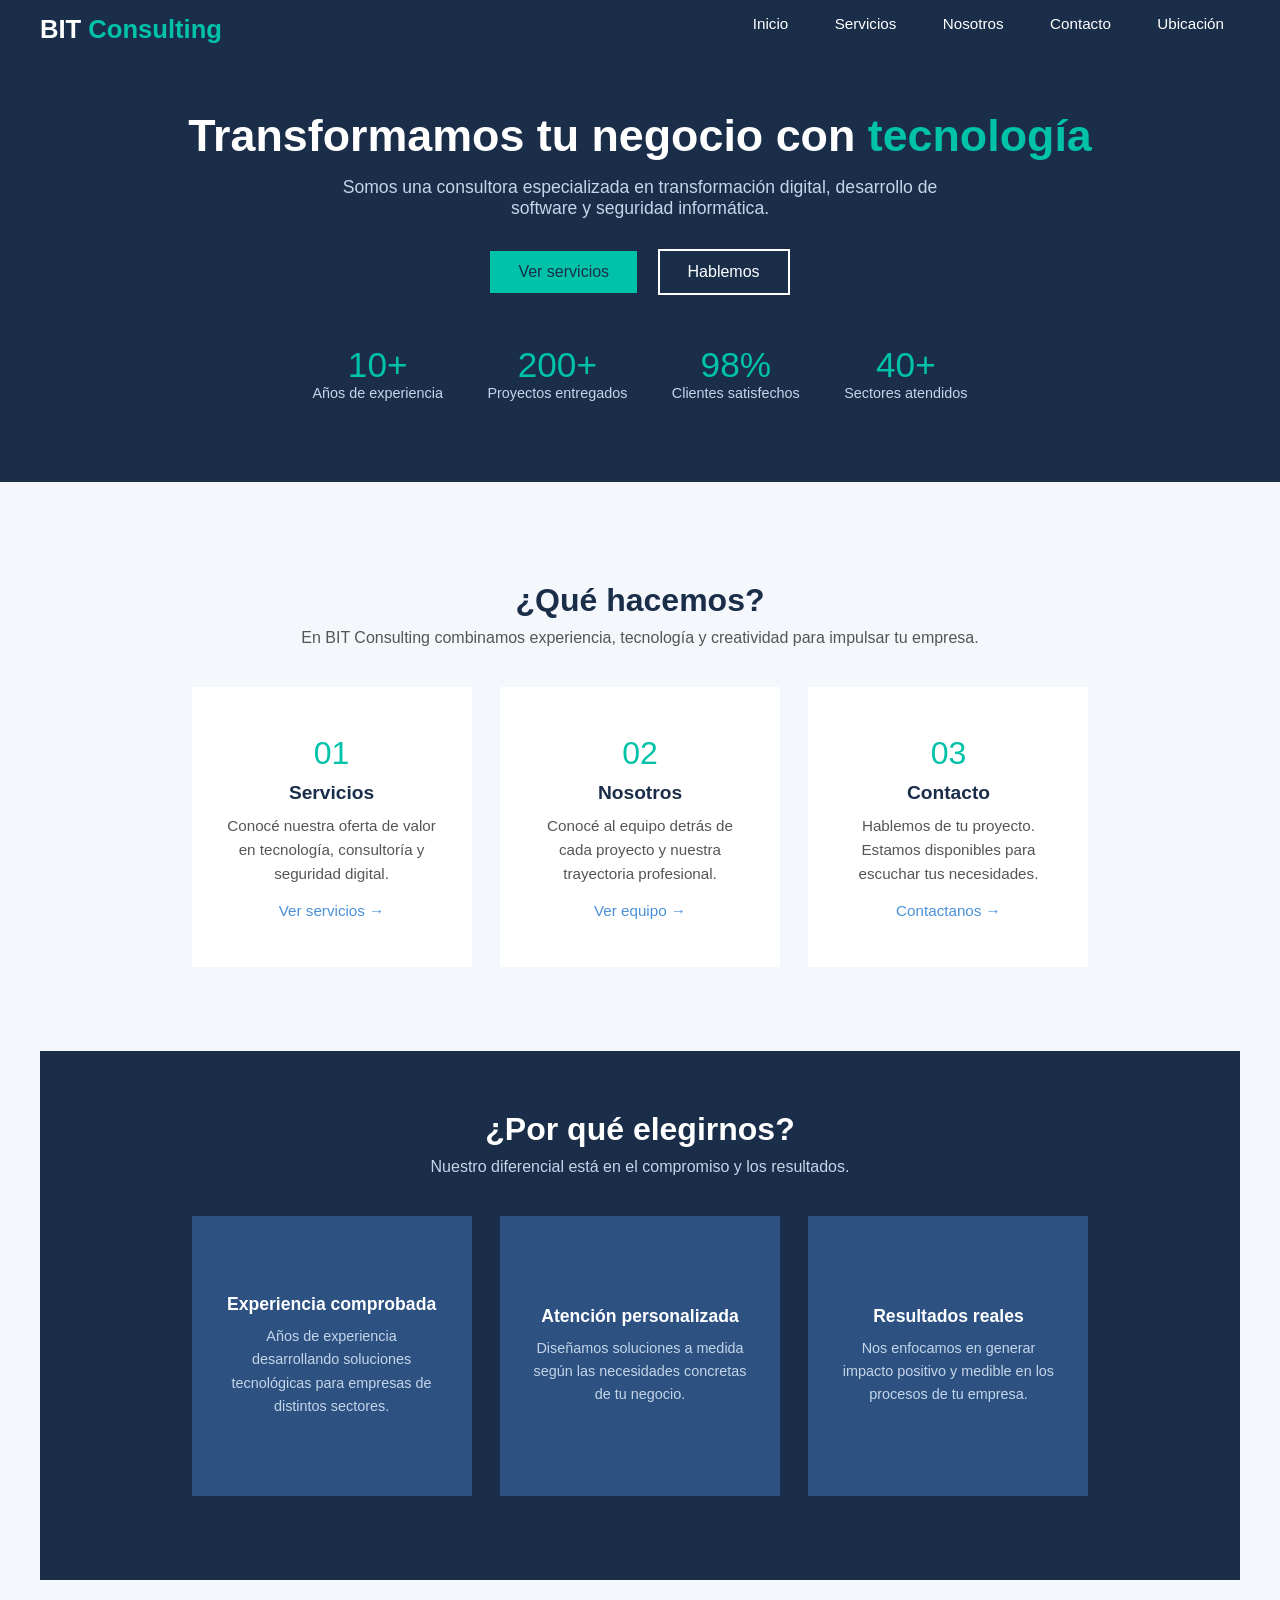
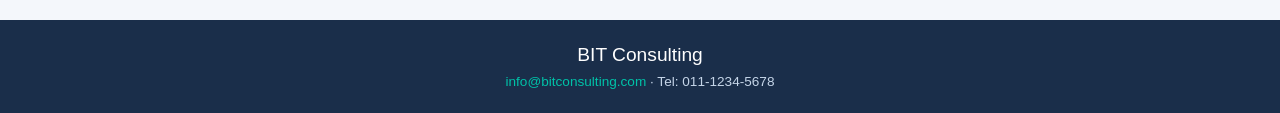
==== index.html @ 898fbeac "Sitio web con css y html actualizado. Última versión" ====
<!DOCTYPE html>
<html lang="es">
<head>
    <meta charset="UTF-8">
    <meta name="viewport" content="width=device-width, initial-scale=1.0">
    <title>BIT Consulting</title>
    <link rel="stylesheet" href="estilos/estilo.css">
</head>
<body>

    <header>
        <h1>BIT <span>Consulting</span></h1>
        <nav>
            <ul>
                <li><a href="index.html">Inicio</a></li>
                <li><a href="paginas/servicios.html">Servicios</a></li>
                <li><a href="paginas/nosotros.html">Nosotros</a></li>
                <li><a href="paginas/contacto.html">Contacto</a></li>
                <li><a href="paginas/ubicacion.html">Ubicación</a></li>
            </ul>
        </nav>
    </header>

    <!-- Hero -->
    <section class="hero">
        <h2>Transformamos tu negocio con <em>tecnología</em></h2>
        <p>Somos una consultora especializada en transformación digital, desarrollo de software y seguridad informática.</p>
        <div class="hero-botones">
            <a href="paginas/servicios.html" class="btn-primario">Ver servicios</a>
            <a href="paginas/contacto.html" class="btn-secundario">Hablemos</a>
        </div>
        <div class="hero-stats">
            <div class="stat">
                <div class="stat-numero">10+</div>
                <div class="stat-texto">Años de experiencia</div>
            </div>
            <div class="stat">
                <div class="stat-numero">200+</div>
                <div class="stat-texto">Proyectos entregados</div>
            </div>
            <div class="stat">
                <div class="stat-numero">98%</div>
                <div class="stat-texto">Clientes satisfechos</div>
            </div>
            <div class="stat">
                <div class="stat-numero">40+</div>
                <div class="stat-texto">Sectores atendidos</div>
            </div>
        </div>
    </section>

    <main>

        <!-- ¿Qué hacemos? -->
        <section class="seccion">
            <h2 class="seccion-titulo">¿Qué hacemos?</h2>
            <p class="seccion-subtitulo">En BIT Consulting combinamos experiencia, tecnología y creatividad para impulsar tu empresa.</p>
            <div class="tarjetas">
                <div class="tarjeta">
                    <div class="tarjeta-numero">01</div>
                    <h3>Servicios</h3>
                    <p>Conocé nuestra oferta de valor en tecnología, consultoría y seguridad digital.</p>
                    <a href="paginas/servicios.html">Ver servicios →</a>
                </div>
                <div class="tarjeta">
                    <div class="tarjeta-numero">02</div>
                    <h3>Nosotros</h3>
                    <p>Conocé al equipo detrás de cada proyecto y nuestra trayectoria profesional.</p>
                    <a href="paginas/nosotros.html">Ver equipo →</a>
                </div>
                <div class="tarjeta">
                    <div class="tarjeta-numero">03</div>
                    <h3>Contacto</h3>
                    <p>Hablemos de tu proyecto. Estamos disponibles para escuchar tus necesidades.</p>
                    <a href="paginas/contacto.html">Contactanos →</a>
                </div>
            </div>
        </section>

        <!-- Por qué elegirnos -->
        <section class="seccion-azul">
            <h2 class="seccion-titulo">¿Por qué elegirnos?</h2>
            <p class="seccion-subtitulo">Nuestro diferencial está en el compromiso y los resultados.</p>
            <div class="razones">
                <div class="razon">
                    <h3>Experiencia comprobada</h3>
                    <p>Años de experiencia desarrollando soluciones tecnológicas para empresas de distintos sectores.</p>
                </div>
                <div class="razon">
                    <h3>Atención personalizada</h3>
                    <p>Diseñamos soluciones a medida según las necesidades concretas de tu negocio.</p>
                </div>
                <div class="razon">
                    <h3>Resultados reales</h3>
                    <p>Nos enfocamos en generar impacto positivo y medible en los procesos de tu empresa.</p>
                </div>
            </div>
        </section>

    </main>

    <footer>
        <span class="footer-brand">BIT Consulting</span>
        <p><a href="mailto:info@bitconsulting.com">info@bitconsulting.com</a> · Tel: 011-1234-5678</p>
    </footer>

</body>
</html>
---- estilos/estilo.css ----
/* ESTILO BIT CONSULTING comentado*/



/* Reset global de márgenes, padding y caja */
* { margin: 0; padding: 0; box-sizing: border-box; }



/* ---------------------INICIO INDEX--------------------- */



/* Estilos del body: fuente, fondo y color de texto */
body { font-family: 'Arial', 'Helvetica', sans-serif; background-color: #f4f7fb; color: #1a1a2e; }
/* Encabezado: barra superior con logo y navegación */
header { background-color: #1a2e4a; padding: 15px 40px; }
/* Título/logo del header alineado a la izquierda */
header h1 { color: #fff; font-size: 1.6rem; float: left; }
/* Palabra destacada en el logo con color de acento */
header h1 span { color: #00c2a8; }
/* Navegación alineada a la derecha */
nav { float: right; }
/* Lista de navegación sin puntos */
nav ul { list-style: none; }
/* Items de navegación en línea horizontal */
nav ul li { display: inline; margin-left: 10px; }
/* Enlaces del menú en color blanco */
nav ul li a { text-decoration: none; color: #fff; font-size: 0.95rem; padding: 8px 16px; }
/* Sección hero: banner principal con mensaje destacado */
.hero { background-color: #1a2e4a; color: #fff; padding: 80px 40px; text-align: center; }
/* Título principal del hero grande y centrado */
.hero h2 { font-size: 2.8rem; margin-bottom: 16px; }
/* Palabra destacada en el título con color de acento */
.hero h2 em { color: #00c2a8; font-style: normal; }
/* Párrafo descriptivo con ancho limitado */
.hero p { font-size: 1.1rem; max-width: 600px; margin: 0 auto 30px; color: #c5d5e8; }
/* Contenedor de botones centrados */
.hero-botones { text-align: center; }
/* Botón principal con fondo de color de acento */
.btn-primario { background-color: #00c2a8; color: #1a2e4a; padding: 12px 28px; text-decoration: none; font-size: 1rem; display: inline-block; margin-right: 16px; }
/* Botón secundario transparente con borde blanco */
.btn-secundario { background-color: transparent; color: #fff; padding: 12px 28px; text-decoration: none; border: 2px solid #fff; font-size: 1rem; display: inline-block; }



/* Estadísticas: números destacados bajo el hero */
.hero-stats { text-align: center; margin-top: 50px; }
/* Cada estadística en bloque inline */
.stat { display: inline-block; margin: 0 20px; text-align: center; }
/* Número grande en color de acento */
.stat-numero { font-size: 2.2rem; color: #00c2a8; }
/* Texto descriptivo de la estadística */
.stat-texto { font-size: 0.9rem; color: #c5d5e8; }



/* Secciones: contenedores principales con padding */
.seccion { padding: 60px 40px; }
/* Título de sección grande y centrado */
.seccion-titulo { font-size: 2rem; text-align: center; margin-bottom: 10px; color: #1a2e4a; }
/* Subtítulo de sección en gris */
.seccion-subtitulo { text-align: center; color: #555; font-size: 1rem; margin-bottom: 40px; }



/* Tarjetas: cajas de contenido cuadrado (280x280px) */
.tarjetas { text-align: center; }
/* Tarjeta individual con flexbox para centrado */
.tarjeta { background-color: #fff; padding: 30px; width: 280px; text-align: center; display: inline-flex; flex-direction: column; align-items: center; justify-content: center; margin: 0 12px 24px; vertical-align: top; min-height: 280px; }
/* Número en la tarjeta en color de acento */
.tarjeta-numero { font-size: 2rem; color: #00c2a8; margin-bottom: 10px; }
/* Título de la tarjeta */
.tarjeta h3 { font-size: 1.2rem; margin-bottom: 10px; color: #1a2e4a; }
/* Texto descriptivo en la tarjeta */
.tarjeta p { font-size: 0.95rem; color: #555; line-height: 1.6; }
/* Enlaces dentro de tarjetas en azul */
.tarjeta a { display: inline-block; margin-top: 16px; color: #4a90d9; text-decoration: none; font-size: 0.95rem; }



/* Sección azul oscura: fondo oscuro con contenido destacado */
.seccion-azul { background-color: #1a2e4a; padding: 60px 40px; }
/* Títulos blancos en sección azul */
.seccion-azul .seccion-titulo { color: #fff; }
/* Subtítulos en tono claro en sección azul */
.seccion-azul .seccion-subtitulo { color: #c5d5e8; }
/* Contenedor de cajas de razones centradas */
.razones { text-align: center; }
/* Razones: cajas azul más claro en grid 280x280px */
.razon { background-color: #2d5282; padding: 30px; width: 280px; text-align: center; display: inline-flex; flex-direction: column; align-items: center; justify-content: center; margin: 0 12px 24px; vertical-align: top; min-height: 280px; }
/* Títulos de razones en blanco */
.razon h3 { color: #fff; font-size: 1.1rem; margin-bottom: 10px; }
/* Texto de razones en color claro */
.razon p { color: #c5d5e8; font-size: 0.9rem; line-height: 1.6; }



/* Hero de página interna: banner pequeño para páginas secundarias */
.page-hero { background-color: #1a2e4a; color: #fff; padding: 50px 40px; text-align: center; }
/* Título de página interna más pequeño que el del home */
.page-hero h2 { font-size: 2.2rem; margin-bottom: 10px; }
/* Descripción bajo el título en color claro */
.page-hero p { color: #c5d5e8; font-size: 1rem; max-width: 550px; margin: 0 auto; }



/* ---------------------FIN INDEX--------------------- */



/* SERVICIOS: lista de ofertas principales en grid 280x280px */
.servicios-lista { max-width: 1000px; margin: 0 auto; text-align: center; }
/* Tarjeta de servicio con número y descripción */
.servicio { background-color: #fff; padding: 24px; width: 280px; text-align: center; display: inline-flex; flex-direction: column; align-items: center; justify-content: center; margin: 0 12px 24px; vertical-align: top; min-height: 280px; }
/* Número del servicio en color de acento */
.servicio-numero { font-size: 2rem; color: #00c2a8; margin-bottom: 12px; }
/* Nombre del servicio */
.servicio h3 { font-size: 1.15rem; color: #1a2e4a; margin-bottom: 6px; }
/* Descripción del servicio */
.servicio p { font-size: 0.95rem; color: #555; line-height: 1.6; }



/* Proceso: pasos para ejecutar un servicio en grid más compacto */
.proceso { text-align: center; margin-top: 40px; }
/* Cada paso del proceso más compacto */
.paso { background-color: #fff; padding: 16px; width: 280px; text-align: center; display: inline-flex; flex-direction: column; align-items: center; justify-content: center; margin: 0 12px 24px; vertical-align: top; min-height: 200px; }
/* Número del paso en color de acento */
.paso-numero { font-size: 1.5rem; color: #00c2a8; margin-bottom: 8px; }
/* Título del paso */
.paso h4 { font-size: 1rem; color: #1a2e4a; margin-bottom: 6px; }
/* Descripción del paso */
.paso p { font-size: 0.85rem; color: #555; line-height: 1.5; }



/* NOSOTROS: introducción y valores de la empresa */
.nosotros-intro { max-width: 700px; margin: 0 auto 40px; text-align: center; }
/* Texto introductorio de la sección Nosotros */
.nosotros-intro p { color: #555; font-size: 1rem; line-height: 1.7; }
/* Contenedor de lista de valores centrado con flexbox */
.valores-lista { text-align: center; margin-top: 20px; display: flex; flex-wrap: wrap; align-items: center; justify-content: center; gap: 8px; }
/* Badge de cada valor empresarial centrado */
.valor { background-color: #1a2e4a; color: #fff; padding: 10px 22px; display: inline-flex; margin: 0; font-size: 0.95rem; align-items: center; justify-content: center; }



/* Equipo: sección con miembros del equipo */
.equipo { padding: 60px 40px; background-color: #fff; }
/* Grid de integrantes centrado */
.equipo-grid { text-align: center; margin-top: 30px; }
/* Tarjeta de integrante con foto y datos 280x280px */
.integrante { background-color: #f4f7fb; padding: 12px; width: 280px; text-align: center; display: inline-flex; flex-direction: column; align-items: center; justify-content: space-around; margin: 0 12px 24px; vertical-align: top; height: 280px; gap: 8px; }
/* Foto del integrante redonda y centrada sin estirar ni tocar bordes */
.integrante img { width: 120px; height: 120px; border: 4px solid #00c2a8; margin: 0; object-fit: cover; object-position: center; display: block; flex-shrink: 0; }
/* Enlace de la foto sin decoración */
.integrante a { text-decoration: none; margin: 0; padding: 0; display: flex; justify-content: center; width: 100%; }
/* Nombre del integrante centrado sin espacios extras */
.integrante h3 { font-size: 1rem; color: #1a2e4a; margin: 0; }
/* Puesto/rol del integrante con tamaño pequeño */
.integrante p { font-size: 0.75rem; color: #555; line-height: 1.3; margin: 0; }



/* CONTACTO: grid con información de contacto e formulario */
.contacto-grid { max-width: 1200px; margin: 0 auto; text-align: center; }
/* Sección de información de contacto 280x280px */
.contacto-info { width: 280px; display: inline-flex; flex-direction: column; align-items: stretch; margin: 0 12px 24px; vertical-align: top; }
/* Bloque individual de información (teléfono, email, dirección) */
.info-bloque { background-color: #fff; padding: 24px; margin-bottom: 16px; }
/* Título del bloque de información */
.info-bloque h3 { font-size: 1rem; color: #1a2e4a; margin-bottom: 8px; }
/* Enlaces de contacto en azul */
.info-bloque a { display: block; color: #4a90d9; text-decoration: none; font-size: 0.95rem; margin-bottom: 4px; }



/* Formulario de contacto: panel con campos de entrada */
.formulario-panel { background-color: #fff; padding: 30px; width: 460px; display: block; margin: 0 auto 40px; text-align: center; }
/* Título del formulario */
.formulario-panel h3 { font-size: 1.3rem; color: #1a2e4a; margin-bottom: 6px; }
/* Descripción del formulario */
.formulario-panel p { color: #555; font-size: 0.9rem; margin-bottom: 20px; }
/* Fila con dos campos lado a lado */
.fila-dos { margin-bottom: 16px; }
/* Contenedor de cada campo del formulario */
.grupo-campo { margin-bottom: 16px; width: 100%; text-align: left; }
/* Etiqueta del campo */
.grupo-campo label { font-size: 0.9rem; color: #1a2e4a; margin-bottom: 6px; display: block; }
/* Inputs, selects y textareas con borde y fondo claro */
.grupo-campo input, .grupo-campo select, .grupo-campo textarea { padding: 12px 14px; border: 2px solid #d0dcea; font-size: 0.95rem; color: #1a1a2e; background-color: #f4f7fb; width: 100%; box-sizing: border-box; }
/* Altura de inputs y selects */
.grupo-campo input, .grupo-campo select { height: 45px; }
/* Altura de textarea y sin resize */
.grupo-campo textarea { height: 150px; resize: vertical; }
/* Botón de envío del formulario */
.btn-enviar { background-color: #1a2e4a; color: #fff; font-size: 1rem; padding: 12px 28px; border: none; cursor: pointer; width: 100%; margin-top: 6px; }



/* UBICACIÓN: mapa interactivo y información de dirección */
.mapa-wrap { max-width: 800px; margin: 0 auto 40px; overflow: hidden; }
/* Mapa incrustado de Google Maps */
.mapa-wrap iframe { width: 100%; height: 320px; border: none; display: block; }
/* Contenedor de tarjetas de información de ubicación */
.ubicacion-info { text-align: center; margin-bottom: 40px; }
/* Tarjeta de información (dirección, horarios) más compacta */
.info-card { background-color: #fff; padding: 16px; width: 280px; text-align: center; display: inline-flex; flex-direction: column; align-items: center; justify-content: center; margin: 0 12px 24px; vertical-align: top; min-height: 160px; }
/* Título de la tarjeta de información */
.info-card h3 { font-size: 1rem; color: #1a2e4a; margin-bottom: 10px; }
/* Contenido de la tarjeta de información */
.info-card p { font-size: 0.9rem; color: #555; line-height: 1.7; }
/* Sección de instrucciones de transporte */
.transporte-wrap { max-width: 800px; margin: 0 auto; background-color: #fff; padding: 30px; }
/* Título de la sección de transporte */
.transporte-wrap h3 { font-size: 1.2rem; color: #1a2e4a; margin-bottom: 16px; }
/* Lista de opciones de transporte sin puntos */
.transporte-wrap ul { list-style: none; padding: 0; }
/* Cada opción de transporte con línea divisora */
.transporte-wrap ul li { padding: 8px 0; border-bottom: 1px solid #e8eef6; color: #555; font-size: 0.95rem; }
/* Última opción sin línea divisora */
.transporte-wrap ul li:last-child { border-bottom: none; }



/* Footer: pie de página con información de contacto */
footer { background-color: #1a2e4a; color: #fff; text-align: center; padding: 24px 40px; clear: both; }
/* Nombre de la marca en el footer */
.footer-brand { font-size: 1.2rem; display: block; margin-bottom: 8px; }
/* Párrafo con información de contacto */
footer p { font-size: 0.85rem; color: #c5d5e8; }
/* Enlaces en el footer con color de acento */
footer a { color: #00c2a8; text-decoration: none; }



/* Main: contenedor principal de contenido */
main { padding: 40px; }
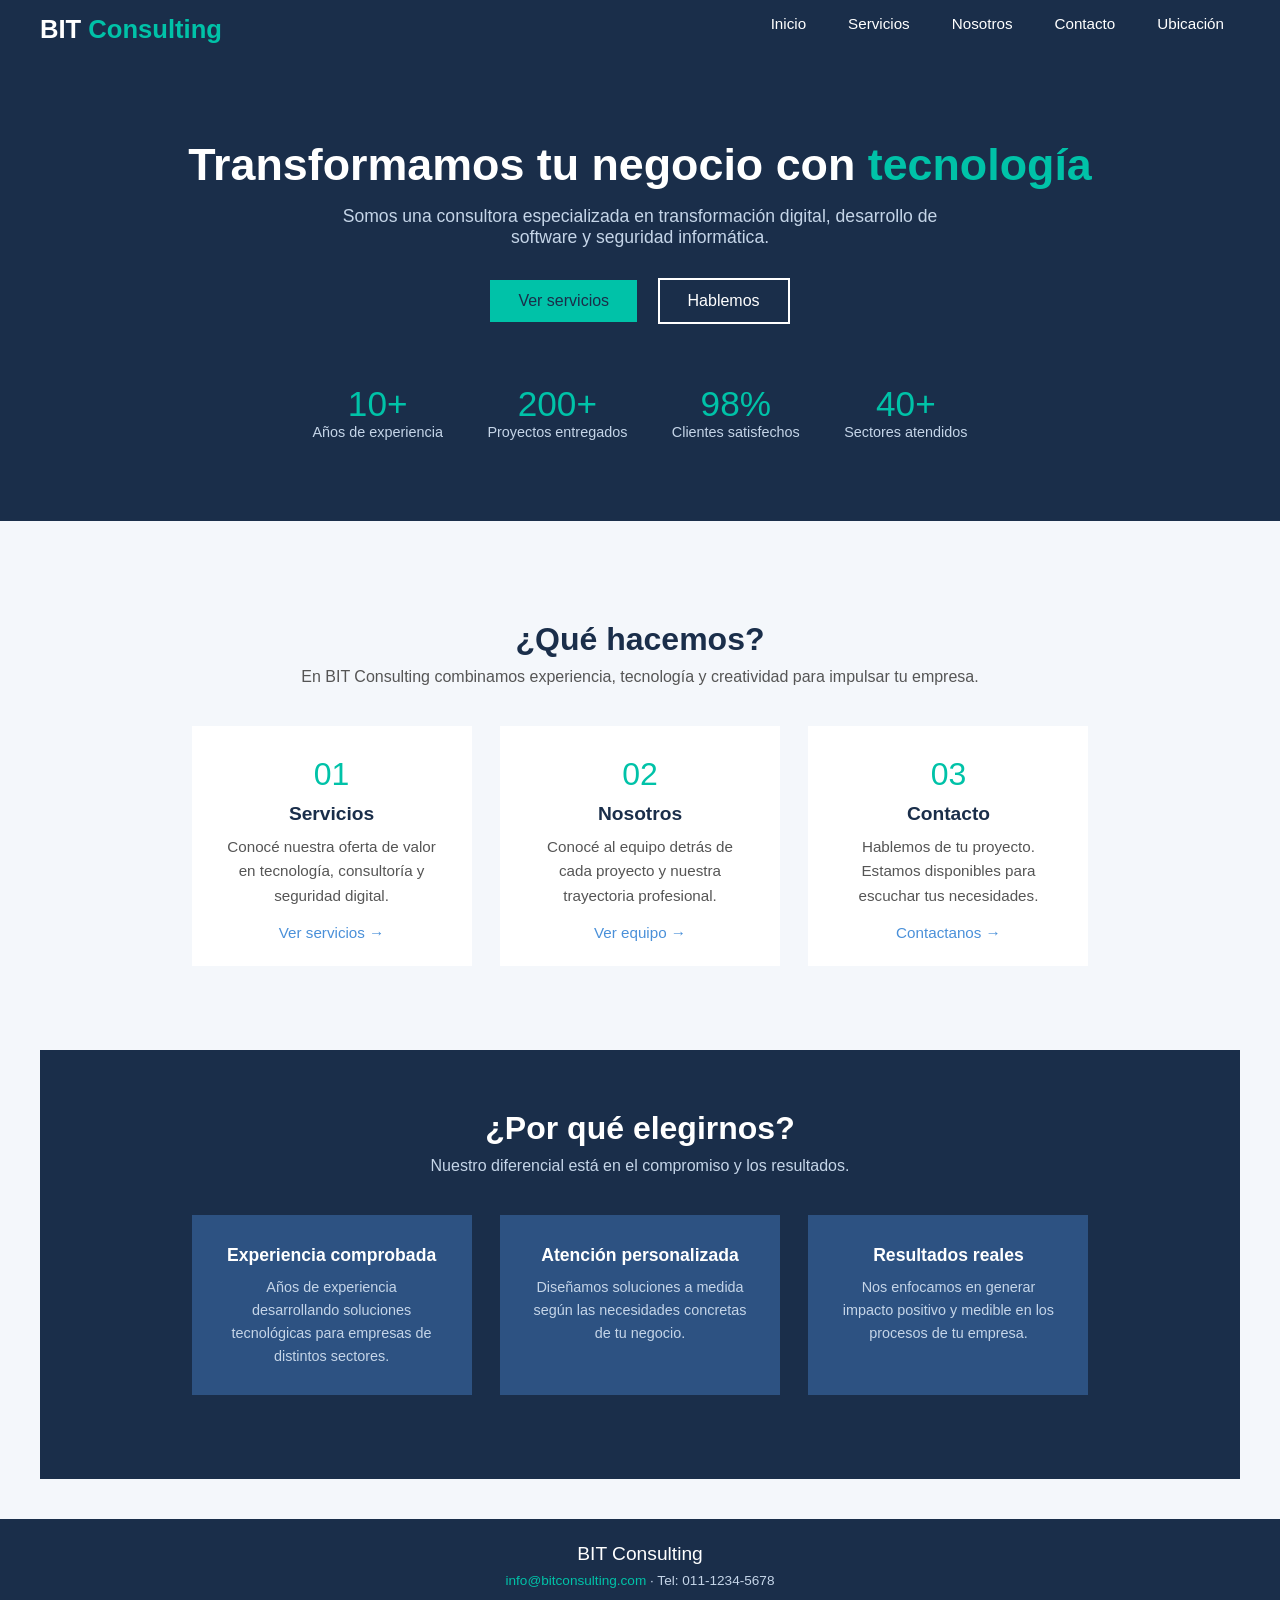
==== commit aed8af75: "Menú hamburguesa agregado" ====
--- a/index.html
+++ b/index.html
@@ -1,4 +1,4 @@
-<!DOCTYPE html>
+﻿<!DOCTYPE html>
 <html lang="es">
 <head>
     <meta charset="UTF-8">
@@ -10,7 +10,12 @@
 
     <header>
         <h1>BIT <span>Consulting</span></h1>
-        <nav>
+        <button class="hamburguesa" id="hamburguesa">
+            <span></span>
+            <span></span>
+            <span></span>
+        </button>
+        <nav id="menu">
             <ul>
                 <li><a href="index.html">Inicio</a></li>
                 <li><a href="paginas/servicios.html">Servicios</a></li>
@@ -104,5 +109,25 @@
         <p><a href="mailto:info@bitconsulting.com">info@bitconsulting.com</a> · Tel: 011-1234-5678</p>
     </footer>
 
+    <script>
+        // Obtener el botón hamburguesa y el menú
+        var hamburguesa = document.getElementById('hamburguesa');
+        var menu = document.getElementById('menu');
+        
+        // Cuando se hace click en el hamburguesa
+        hamburguesa.onclick = function() {
+            // Si el menú está oculto, mostrarlo
+            if (menu.style.display == 'none' || menu.style.display == '') {
+                menu.style.display = 'block';
+            } 
+            // Si el menú está visible, ocultarlo
+            else {
+                menu.style.display = 'none';
+            }
+        };
+    </script>
+
 </body>
 </html>
+
+
--- a/estilos/estilo.css
+++ b/estilos/estilo.css
@@ -2,238 +2,308 @@
 
 
 
-/* Reset global de márgenes, padding y caja */
+/* Reset global */
 * { margin: 0; padding: 0; box-sizing: border-box; }
 
-
-
-/* ---------------------INICIO INDEX--------------------- */
-
-
-
-/* Estilos del body: fuente, fondo y color de texto */
 body { font-family: 'Arial', 'Helvetica', sans-serif; background-color: #f4f7fb; color: #1a1a2e; }
-/* Encabezado: barra superior con logo y navegación */
-header { background-color: #1a2e4a; padding: 15px 40px; }
-/* Título/logo del header alineado a la izquierda */
+
+/* HEADER Y NAVEGACIÓN */
+header { background-color: #1a2e4a; padding: 15px 40px; overflow: auto; }
+
 header h1 { color: #fff; font-size: 1.6rem; float: left; }
-/* Palabra destacada en el logo con color de acento */
+
 header h1 span { color: #00c2a8; }
-/* Navegación alineada a la derecha */
-nav { float: right; }
-/* Lista de navegación sin puntos */
-nav ul { list-style: none; }
-/* Items de navegación en línea horizontal */
-nav ul li { display: inline; margin-left: 10px; }
-/* Enlaces del menú en color blanco */
+
+nav { float: right; display: block; }
+
+nav ul { list-style: none; display: inline-flex; }
+
+nav ul li { display: inline-block; margin-left: 10px; }
+
 nav ul li a { text-decoration: none; color: #fff; font-size: 0.95rem; padding: 8px 16px; }
-/* Sección hero: banner principal con mensaje destacado */
+
+/* Botón hamburguesa - no se ve por defecto */
+.hamburguesa { display: none; background: none; border: none; cursor: pointer; padding: 10px; float: right; }
+
+.hamburguesa span { width: 25px; height: 3px; background-color: #fff; display: block; margin: 5px 0; }
+
+/* HERO */
 .hero { background-color: #1a2e4a; color: #fff; padding: 80px 40px; text-align: center; }
-/* Título principal del hero grande y centrado */
+
 .hero h2 { font-size: 2.8rem; margin-bottom: 16px; }
-/* Palabra destacada en el título con color de acento */
+
 .hero h2 em { color: #00c2a8; font-style: normal; }
-/* Párrafo descriptivo con ancho limitado */
+
 .hero p { font-size: 1.1rem; max-width: 600px; margin: 0 auto 30px; color: #c5d5e8; }
-/* Contenedor de botones centrados */
+
 .hero-botones { text-align: center; }
-/* Botón principal con fondo de color de acento */
-.btn-primario { background-color: #00c2a8; color: #1a2e4a; padding: 12px 28px; text-decoration: none; font-size: 1rem; display: inline-block; margin-right: 16px; }
-/* Botón secundario transparente con borde blanco */
-.btn-secundario { background-color: transparent; color: #fff; padding: 12px 28px; text-decoration: none; border: 2px solid #fff; font-size: 1rem; display: inline-block; }
-
-
-
-/* Estadísticas: números destacados bajo el hero */
+
+.btn-primario { background-color: #00c2a8; color: #1a2e4a; padding: 12px 28px; text-decoration: none; font-size: 1rem; display: inline-block; margin-right: 16px; margin-bottom: 10px; }
+
+.btn-secundario { background-color: transparent; color: #fff; padding: 12px 28px; text-decoration: none; border: 2px solid #fff; font-size: 1rem; display: inline-block; margin-bottom: 10px; }
+
 .hero-stats { text-align: center; margin-top: 50px; }
-/* Cada estadística en bloque inline */
+
 .stat { display: inline-block; margin: 0 20px; text-align: center; }
-/* Número grande en color de acento */
+
 .stat-numero { font-size: 2.2rem; color: #00c2a8; }
-/* Texto descriptivo de la estadística */
+
 .stat-texto { font-size: 0.9rem; color: #c5d5e8; }
 
-
-
-/* Secciones: contenedores principales con padding */
+/* SECCIONES */
 .seccion { padding: 60px 40px; }
-/* Título de sección grande y centrado */
+
 .seccion-titulo { font-size: 2rem; text-align: center; margin-bottom: 10px; color: #1a2e4a; }
-/* Subtítulo de sección en gris */
+
 .seccion-subtitulo { text-align: center; color: #555; font-size: 1rem; margin-bottom: 40px; }
 
-
-
-/* Tarjetas: cajas de contenido cuadrado (280x280px) */
-.tarjetas { text-align: center; }
-/* Tarjeta individual con flexbox para centrado */
-.tarjeta { background-color: #fff; padding: 30px; width: 280px; text-align: center; display: inline-flex; flex-direction: column; align-items: center; justify-content: center; margin: 0 12px 24px; vertical-align: top; min-height: 280px; }
-/* Número en la tarjeta en color de acento */
+/* TARJETAS */
+.tarjetas { text-align: center; align-items: center;}
+
+.tarjeta { background-color: #fff; padding: 30px; width: 280px; text-align: center; display: inline-block; margin: 0 12px 24px; vertical-align: top; height: 240px; }
+
 .tarjeta-numero { font-size: 2rem; color: #00c2a8; margin-bottom: 10px; }
-/* Título de la tarjeta */
+
 .tarjeta h3 { font-size: 1.2rem; margin-bottom: 10px; color: #1a2e4a; }
-/* Texto descriptivo en la tarjeta */
+
 .tarjeta p { font-size: 0.95rem; color: #555; line-height: 1.6; }
-/* Enlaces dentro de tarjetas en azul */
+
 .tarjeta a { display: inline-block; margin-top: 16px; color: #4a90d9; text-decoration: none; font-size: 0.95rem; }
 
-
-
-/* Sección azul oscura: fondo oscuro con contenido destacado */
+/* SECCIÓN AZUL */
 .seccion-azul { background-color: #1a2e4a; padding: 60px 40px; }
-/* Títulos blancos en sección azul */
+
 .seccion-azul .seccion-titulo { color: #fff; }
-/* Subtítulos en tono claro en sección azul */
+
 .seccion-azul .seccion-subtitulo { color: #c5d5e8; }
-/* Contenedor de cajas de razones centradas */
+
 .razones { text-align: center; }
-/* Razones: cajas azul más claro en grid 280x280px */
-.razon { background-color: #2d5282; padding: 30px; width: 280px; text-align: center; display: inline-flex; flex-direction: column; align-items: center; justify-content: center; margin: 0 12px 24px; vertical-align: top; min-height: 280px; }
-/* Títulos de razones en blanco */
-.razon h3 { color: #fff; font-size: 1.1rem; margin-bottom: 10px; }
-/* Texto de razones en color claro */
-.razon p { color: #c5d5e8; font-size: 0.9rem; line-height: 1.6; }
-
-
-
-/* Hero de página interna: banner pequeño para páginas secundarias */
+
+.razon { background-color: #2d5282; padding: 30px; width: 280px; text-align: center; display: inline-block; margin: 0 12px 24px; vertical-align: top; height: 180px; }
+
+.razon h3 { color: #fff; font-size: 1.1rem; margin-bottom: 10px; text-align: center;}
+
+.razon p { color: #c5d5e8; font-size: 0.9rem; line-height: 1.6; text-align: center; }
+
+/* PAGE HERO */
 .page-hero { background-color: #1a2e4a; color: #fff; padding: 50px 40px; text-align: center; }
-/* Título de página interna más pequeño que el del home */
+
 .page-hero h2 { font-size: 2.2rem; margin-bottom: 10px; }
-/* Descripción bajo el título en color claro */
+
 .page-hero p { color: #c5d5e8; font-size: 1rem; max-width: 550px; margin: 0 auto; }
 
-
-
-/* ---------------------FIN INDEX--------------------- */
-
-
-
-/* SERVICIOS: lista de ofertas principales en grid 280x280px */
+/* SERVICIOS */
 .servicios-lista { max-width: 1000px; margin: 0 auto; text-align: center; }
-/* Tarjeta de servicio con número y descripción */
-.servicio { background-color: #fff; padding: 24px; width: 280px; text-align: center; display: inline-flex; flex-direction: column; align-items: center; justify-content: center; margin: 0 12px 24px; vertical-align: top; min-height: 280px; }
-/* Número del servicio en color de acento */
+
+.servicio { background-color: #fff; padding: 24px; width: 280px; text-align: center; display: inline-block; margin: 0 12px 24px; vertical-align: top; min-height: 280px; }
+
 .servicio-numero { font-size: 2rem; color: #00c2a8; margin-bottom: 12px; }
-/* Nombre del servicio */
+
 .servicio h3 { font-size: 1.15rem; color: #1a2e4a; margin-bottom: 6px; }
-/* Descripción del servicio */
+
 .servicio p { font-size: 0.95rem; color: #555; line-height: 1.6; }
 
-
-
-/* Proceso: pasos para ejecutar un servicio en grid más compacto */
+/* PROCESO */
 .proceso { text-align: center; margin-top: 40px; }
-/* Cada paso del proceso más compacto */
-.paso { background-color: #fff; padding: 16px; width: 280px; text-align: center; display: inline-flex; flex-direction: column; align-items: center; justify-content: center; margin: 0 12px 24px; vertical-align: top; min-height: 200px; }
-/* Número del paso en color de acento */
+
+.paso { background-color: #fff; padding: 16px; width: 280px; text-align: center; display: inline-block; margin: 0 12px 24px; vertical-align: top; height: 140px; }
+
 .paso-numero { font-size: 1.5rem; color: #00c2a8; margin-bottom: 8px; }
-/* Título del paso */
+
 .paso h4 { font-size: 1rem; color: #1a2e4a; margin-bottom: 6px; }
-/* Descripción del paso */
+
 .paso p { font-size: 0.85rem; color: #555; line-height: 1.5; }
 
-
-
-/* NOSOTROS: introducción y valores de la empresa */
+/* NOSOTROS */
 .nosotros-intro { max-width: 700px; margin: 0 auto 40px; text-align: center; }
-/* Texto introductorio de la sección Nosotros */
+
 .nosotros-intro p { color: #555; font-size: 1rem; line-height: 1.7; }
-/* Contenedor de lista de valores centrado con flexbox */
-.valores-lista { text-align: center; margin-top: 20px; display: flex; flex-wrap: wrap; align-items: center; justify-content: center; gap: 8px; }
-/* Badge de cada valor empresarial centrado */
-.valor { background-color: #1a2e4a; color: #fff; padding: 10px 22px; display: inline-flex; margin: 0; font-size: 0.95rem; align-items: center; justify-content: center; }
-
-
-
-/* Equipo: sección con miembros del equipo */
+
+.valores-lista { text-align: center; margin-top: 0px; display: inline-block;}
+
+.valor { background-color: #1a2e4a; color: #fff; padding: 10px 22px; display: inline-block; margin: 5px; font-size: 0.95rem; }
+
+/* EQUIPO */
 .equipo { padding: 60px 40px; background-color: #fff; }
-/* Grid de integrantes centrado */
+
 .equipo-grid { text-align: center; margin-top: 30px; }
-/* Tarjeta de integrante con foto y datos 280x280px */
-.integrante { background-color: #f4f7fb; padding: 12px; width: 280px; text-align: center; display: inline-flex; flex-direction: column; align-items: center; justify-content: space-around; margin: 0 12px 24px; vertical-align: top; height: 280px; gap: 8px; }
-/* Foto del integrante redonda y centrada sin estirar ni tocar bordes */
-.integrante img { width: 120px; height: 120px; border: 4px solid #00c2a8; margin: 0; object-fit: cover; object-position: center; display: block; flex-shrink: 0; }
-/* Enlace de la foto sin decoración */
-.integrante a { text-decoration: none; margin: 0; padding: 0; display: flex; justify-content: center; width: 100%; }
-/* Nombre del integrante centrado sin espacios extras */
-.integrante h3 { font-size: 1rem; color: #1a2e4a; margin: 0; }
-/* Puesto/rol del integrante con tamaño pequeño */
+
+.integrante { background-color: #f4f7fb; padding: 12px; width: 280px; text-align: center; display: inline-block; margin: 0 12px 24px; vertical-align: top; height: 235px; }
+
+.integrante img { width: 120px; height: 120px; border: 4px solid #00c2a8; margin: 0 auto 8px; display: block; object-fit: cover; object-position: center; }
+
+.integrante a { text-align: center; text-decoration: none; display: block; width: 120px; height: 120px; margin: 0 auto 8px; }
+
+.integrante h3 { font-size: 1rem; color: #1a2e4a; margin: 8px 0 4px 0; }
+
 .integrante p { font-size: 0.75rem; color: #555; line-height: 1.3; margin: 0; }
 
-
-
-/* CONTACTO: grid con información de contacto e formulario */
+/* CONTACTO */
 .contacto-grid { max-width: 1200px; margin: 0 auto; text-align: center; }
-/* Sección de información de contacto 280x280px */
-.contacto-info { width: 280px; display: inline-flex; flex-direction: column; align-items: stretch; margin: 0 12px 24px; vertical-align: top; }
-/* Bloque individual de información (teléfono, email, dirección) */
+
+.contacto-info { width: 280px; display: inline-block; margin: 0 12px 24px; vertical-align: top; }
+
 .info-bloque { background-color: #fff; padding: 24px; margin-bottom: 16px; }
-/* Título del bloque de información */
+
 .info-bloque h3 { font-size: 1rem; color: #1a2e4a; margin-bottom: 8px; }
-/* Enlaces de contacto en azul */
+
 .info-bloque a { display: block; color: #4a90d9; text-decoration: none; font-size: 0.95rem; margin-bottom: 4px; }
 
-
-
-/* Formulario de contacto: panel con campos de entrada */
+/* FORMULARIO */
 .formulario-panel { background-color: #fff; padding: 30px; width: 460px; display: block; margin: 0 auto 40px; text-align: center; }
-/* Título del formulario */
+
 .formulario-panel h3 { font-size: 1.3rem; color: #1a2e4a; margin-bottom: 6px; }
-/* Descripción del formulario */
+
 .formulario-panel p { color: #555; font-size: 0.9rem; margin-bottom: 20px; }
-/* Fila con dos campos lado a lado */
+
 .fila-dos { margin-bottom: 16px; }
-/* Contenedor de cada campo del formulario */
+
 .grupo-campo { margin-bottom: 16px; width: 100%; text-align: left; }
-/* Etiqueta del campo */
+
 .grupo-campo label { font-size: 0.9rem; color: #1a2e4a; margin-bottom: 6px; display: block; }
-/* Inputs, selects y textareas con borde y fondo claro */
-.grupo-campo input, .grupo-campo select, .grupo-campo textarea { padding: 12px 14px; border: 2px solid #d0dcea; font-size: 0.95rem; color: #1a1a2e; background-color: #f4f7fb; width: 100%; box-sizing: border-box; }
-/* Altura de inputs y selects */
+
+.grupo-campo input, .grupo-campo select, .grupo-campo textarea { padding: 12px 14px; border: 2px solid #d0dcea; font-size: 0.95rem; color: #1a1a2e; background-color: #f4f7fb; width: 100%; }
+
 .grupo-campo input, .grupo-campo select { height: 45px; }
-/* Altura de textarea y sin resize */
+
 .grupo-campo textarea { height: 150px; resize: vertical; }
-/* Botón de envío del formulario */
+
 .btn-enviar { background-color: #1a2e4a; color: #fff; font-size: 1rem; padding: 12px 28px; border: none; cursor: pointer; width: 100%; margin-top: 6px; }
 
-
-
-/* UBICACIÓN: mapa interactivo y información de dirección */
+/* UBICACIÓN */
 .mapa-wrap { max-width: 800px; margin: 0 auto 40px; overflow: hidden; }
-/* Mapa incrustado de Google Maps */
+
 .mapa-wrap iframe { width: 100%; height: 320px; border: none; display: block; }
-/* Contenedor de tarjetas de información de ubicación */
+
 .ubicacion-info { text-align: center; margin-bottom: 40px; }
-/* Tarjeta de información (dirección, horarios) más compacta */
-.info-card { background-color: #fff; padding: 16px; width: 280px; text-align: center; display: inline-flex; flex-direction: column; align-items: center; justify-content: center; margin: 0 12px 24px; vertical-align: top; min-height: 160px; }
-/* Título de la tarjeta de información */
+
+.info-card { background-color: #fff; padding: 16px; width: 280px; text-align: center; display: inline-block; margin: 0 12px 24px; vertical-align: top; min-height: 160px; }
+
 .info-card h3 { font-size: 1rem; color: #1a2e4a; margin-bottom: 10px; }
-/* Contenido de la tarjeta de información */
+
 .info-card p { font-size: 0.9rem; color: #555; line-height: 1.7; }
-/* Sección de instrucciones de transporte */
+
 .transporte-wrap { max-width: 800px; margin: 0 auto; background-color: #fff; padding: 30px; }
-/* Título de la sección de transporte */
+
 .transporte-wrap h3 { font-size: 1.2rem; color: #1a2e4a; margin-bottom: 16px; }
-/* Lista de opciones de transporte sin puntos */
+
 .transporte-wrap ul { list-style: none; padding: 0; }
-/* Cada opción de transporte con línea divisora */
+
 .transporte-wrap ul li { padding: 8px 0; border-bottom: 1px solid #e8eef6; color: #555; font-size: 0.95rem; }
-/* Última opción sin línea divisora */
+
 .transporte-wrap ul li:last-child { border-bottom: none; }
 
-
-
-/* Footer: pie de página con información de contacto */
-footer { background-color: #1a2e4a; color: #fff; text-align: center; padding: 24px 40px; clear: both; }
-/* Nombre de la marca en el footer */
+/* FOOTER */
+footer { background-color: #1a2e4a; color: #fff; text-align: center; padding: 24px 40px; }
+
 .footer-brand { font-size: 1.2rem; display: block; margin-bottom: 8px; }
-/* Párrafo con información de contacto */
+
 footer p { font-size: 0.85rem; color: #c5d5e8; }
-/* Enlaces en el footer con color de acento */
+
 footer a { color: #00c2a8; text-decoration: none; }
 
 
+/* ========== MEDIA QUERIES PARA RESPONSIVE ========== */
+
+/* Para pantallas pequeñas (celulares) - menos de 768px */
+@media (max-width: 768px) {
+    
+    /* Header más pequeño */
+    header { padding: 10px 15px; overflow: auto; }
+    header h1 { font-size: 1.2rem; float: left; }
+    
+    /* Mostrar hamburguesa */
+    .hamburguesa { display: block; float: right; }
+    
+    /* Menú escondido por defecto */
+    nav { float: none; display: none; width: 100%; background-color: #0f1c2e; padding: 10px 10; clear: both; }
+    
+    nav ul { display: block; }
+    nav ul li { display: block; margin: 0; border-bottom: 1px solid #2d5282; }
+    nav ul li a { display: block; padding: 12px 15px; color: #fff; margin: 0; }
+    
+    /* Hero más pequeño */
+    .hero { padding: 40px 15px; }
+    .hero h2 { font-size: 1.6rem; }
+    .hero p { font-size: 0.95rem; }
+    
+    /* Estadísticas en una columna */
+    .stat { display: block; margin: 15px 0; }
+    
+    /* Secciones */
+    .seccion { padding: 30px 15px; }
+    .seccion-azul { padding: 30px 15px; }
+    
+    /* Tarjetas en ancho completo */
+    .tarjeta { width: 100%; margin: 0 0 20px 0; display: block; }
+    .razon { width: 100%; margin: 0 0 20px 0; display: block; }
+    .servicio { width: 100%; margin: 0 0 20px 0; display: block; }
+    .paso { width: 100%; margin: 0 0 20px 0; display: block; }
+    .integrante { width: 100%; margin: 0 0 20px 0; display: block; }
+    
+    /* Botones */
+    .btn-primario, .btn-secundario { margin: 5px; padding: 10px 20px; font-size: 0.9rem; }
+    
+    /* Page hero pequeño */
+    .page-hero { padding: 30px 15px; }
+    .page-hero h2 { font-size: 1.4rem; }
+    .page-hero p { font-size: 0.9rem; }
+    
+    /* Equipos */
+    .equipo { padding: 30px 15px; }
+    
+    /* Contacto */
+    .contacto-info { width: 100%; margin: 0 0 15px 0; display: block; }
+    .formulario-panel { width: 100%; max-width: 100%; padding: 20px 15px; }
+    
+    /* Ubicación */
+    .mapa-wrap { margin-bottom: 20px; }
+    .mapa-wrap iframe { height: 250px; }
+    .info-card { width: 100%; margin: 0 0 15px 0; display: block; }
+    .transporte-wrap { padding: 20px 15px; }
+    
+    /* Footer */
+    footer { padding: 15px 15px; }
+}
+
+/* Para pantallas muy pequeñas (celulares pequeños) - menos de 480px */
+@media (max-width: 480px) {
+    
+    header { padding: 10px 10px; overflow: auto; }
+    header h1 { font-size: 1rem; float: left; }
+    
+    .hamburguesa { display: block; float: right; }
+    nav { float: none; display: none; width: 100%; background-color: #0f1c2e; }
+    nav ul { display: block; }
+    nav ul li { display: block; border-bottom: 1px solid #2d5282; }
+    nav ul li a { display: block; padding: 12px 10px; }
+    
+    .hero { padding: 30px 10px; }
+    .hero h2 { font-size: 1.4rem; }
+    .hero p { font-size: 0.9rem; }
+    
+    .seccion { padding: 20px 10px; }
+    .seccion-azul { padding: 20px 10px; }
+    
+    .seccion-titulo { font-size: 1.3rem; }
+    .seccion-subtitulo { font-size: 0.85rem; }
+    
+    .stat-numero { font-size: 1.8rem; }
+    .stat-texto { font-size: 0.8rem; }
+    
+    .tarjeta h3, .razon h3, .servicio h3 { font-size: 0.95rem; }
+    .tarjeta p, .razon p, .servicio p { font-size: 0.85rem; }
+    
+    .formulario-panel { padding: 15px 10px; }
+    .formulario-panel h3 { font-size: 1.1rem; }
+    
+    .page-hero h2 { font-size: 1.2rem; }
+    .page-hero p { font-size: 0.85rem; }
+    
+    footer { padding: 10px 10px; font-size: 0.8rem; }
+}
+
+nav.abierto { display: block; }
 
 /* Main: contenedor principal de contenido */
 main { padding: 40px; }
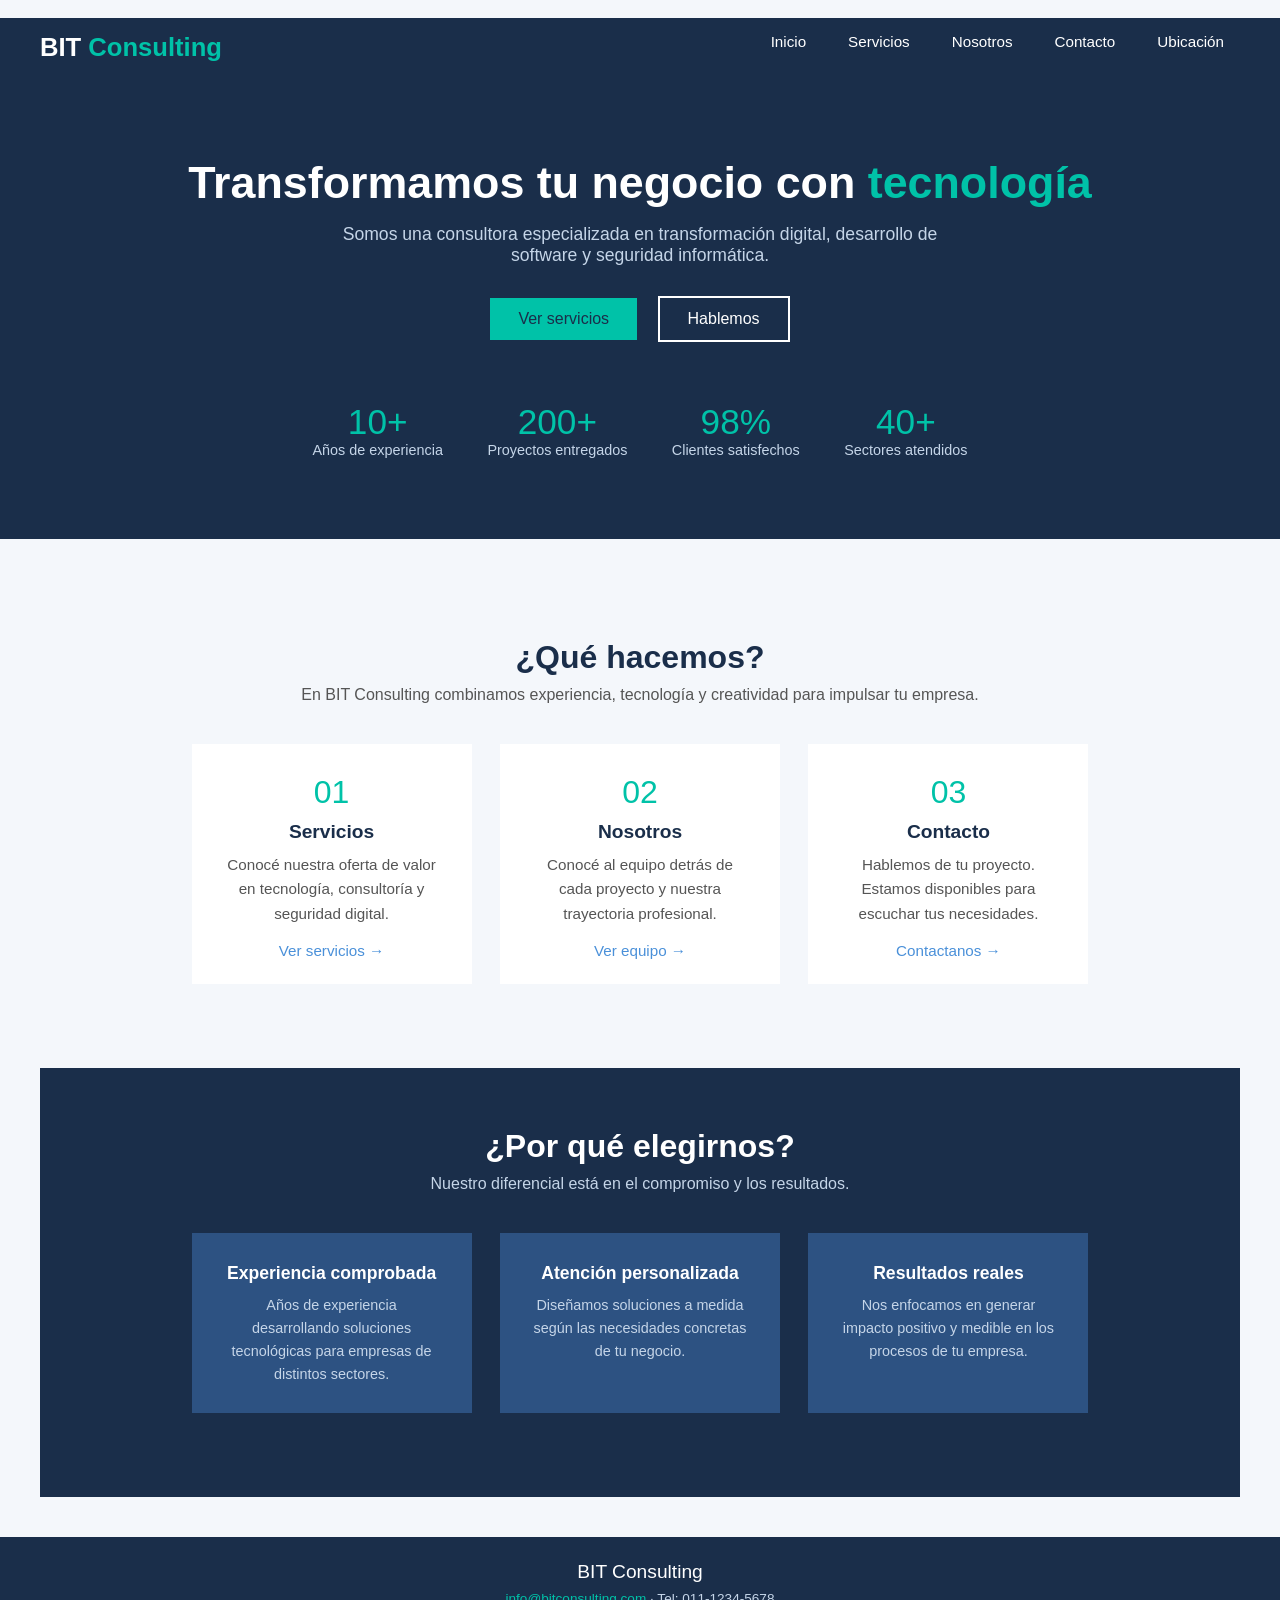
==== commit ef765f17: "Merge branch 'main' of https://github.com/agusneme16/Proyecto-Bit-Consulting" ====
--- a/index.html
+++ b/index.html
@@ -1,4 +1,4 @@
-﻿<!DOCTYPE html>
+﻿﻿<!DOCTYPE html>
 <html lang="es">
 <head>
     <meta charset="UTF-8">
@@ -104,6 +104,7 @@
 
     </main>
 
+    <!-- ── Footer ──────────────────────────────────────────────── -->
     <footer>
         <span class="footer-brand">BIT Consulting</span>
         <p><a href="mailto:info@bitconsulting.com">info@bitconsulting.com</a> · Tel: 011-1234-5678</p>
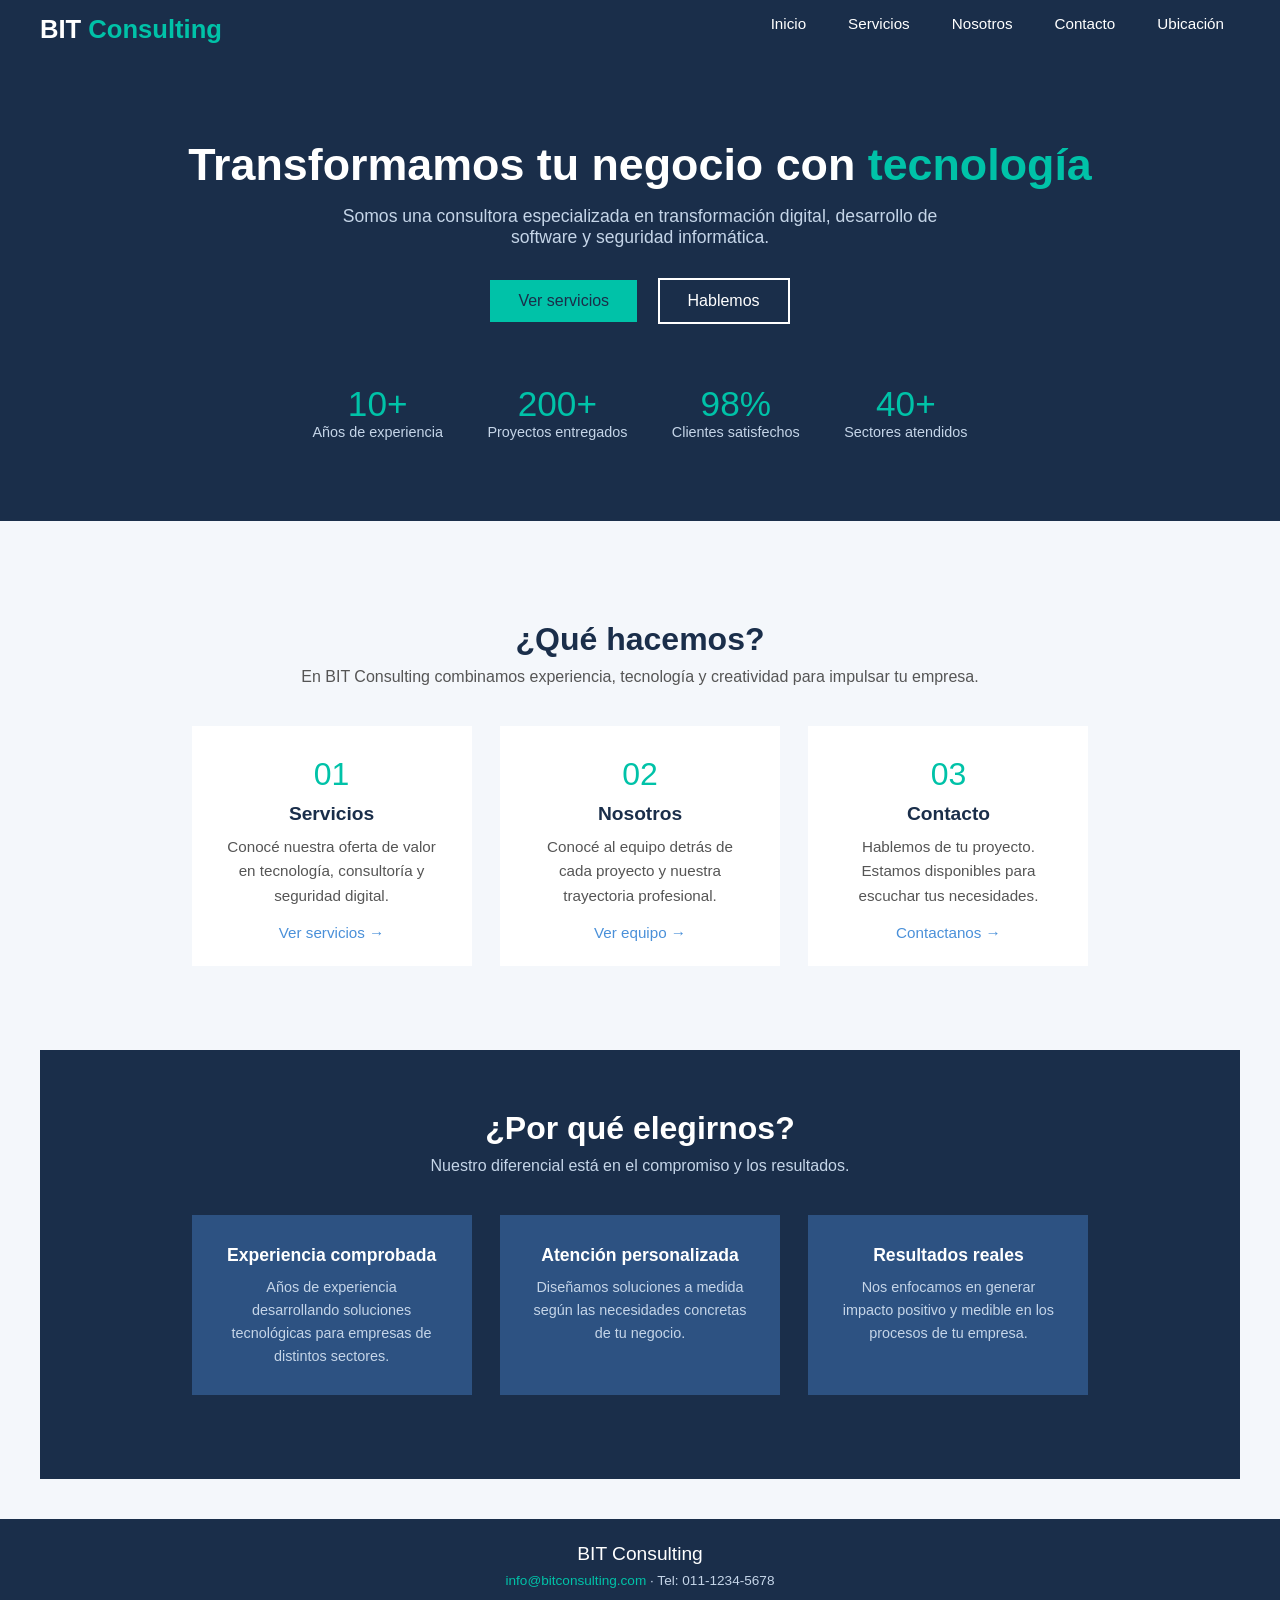
==== commit 72cddd49: "Fix: corrección del index" ====
--- a/index.html
+++ b/index.html
@@ -1,4 +1,4 @@
-﻿﻿<!DOCTYPE html>
+﻿<!DOCTYPE html>
 <html lang="es">
 <head>
     <meta charset="UTF-8">
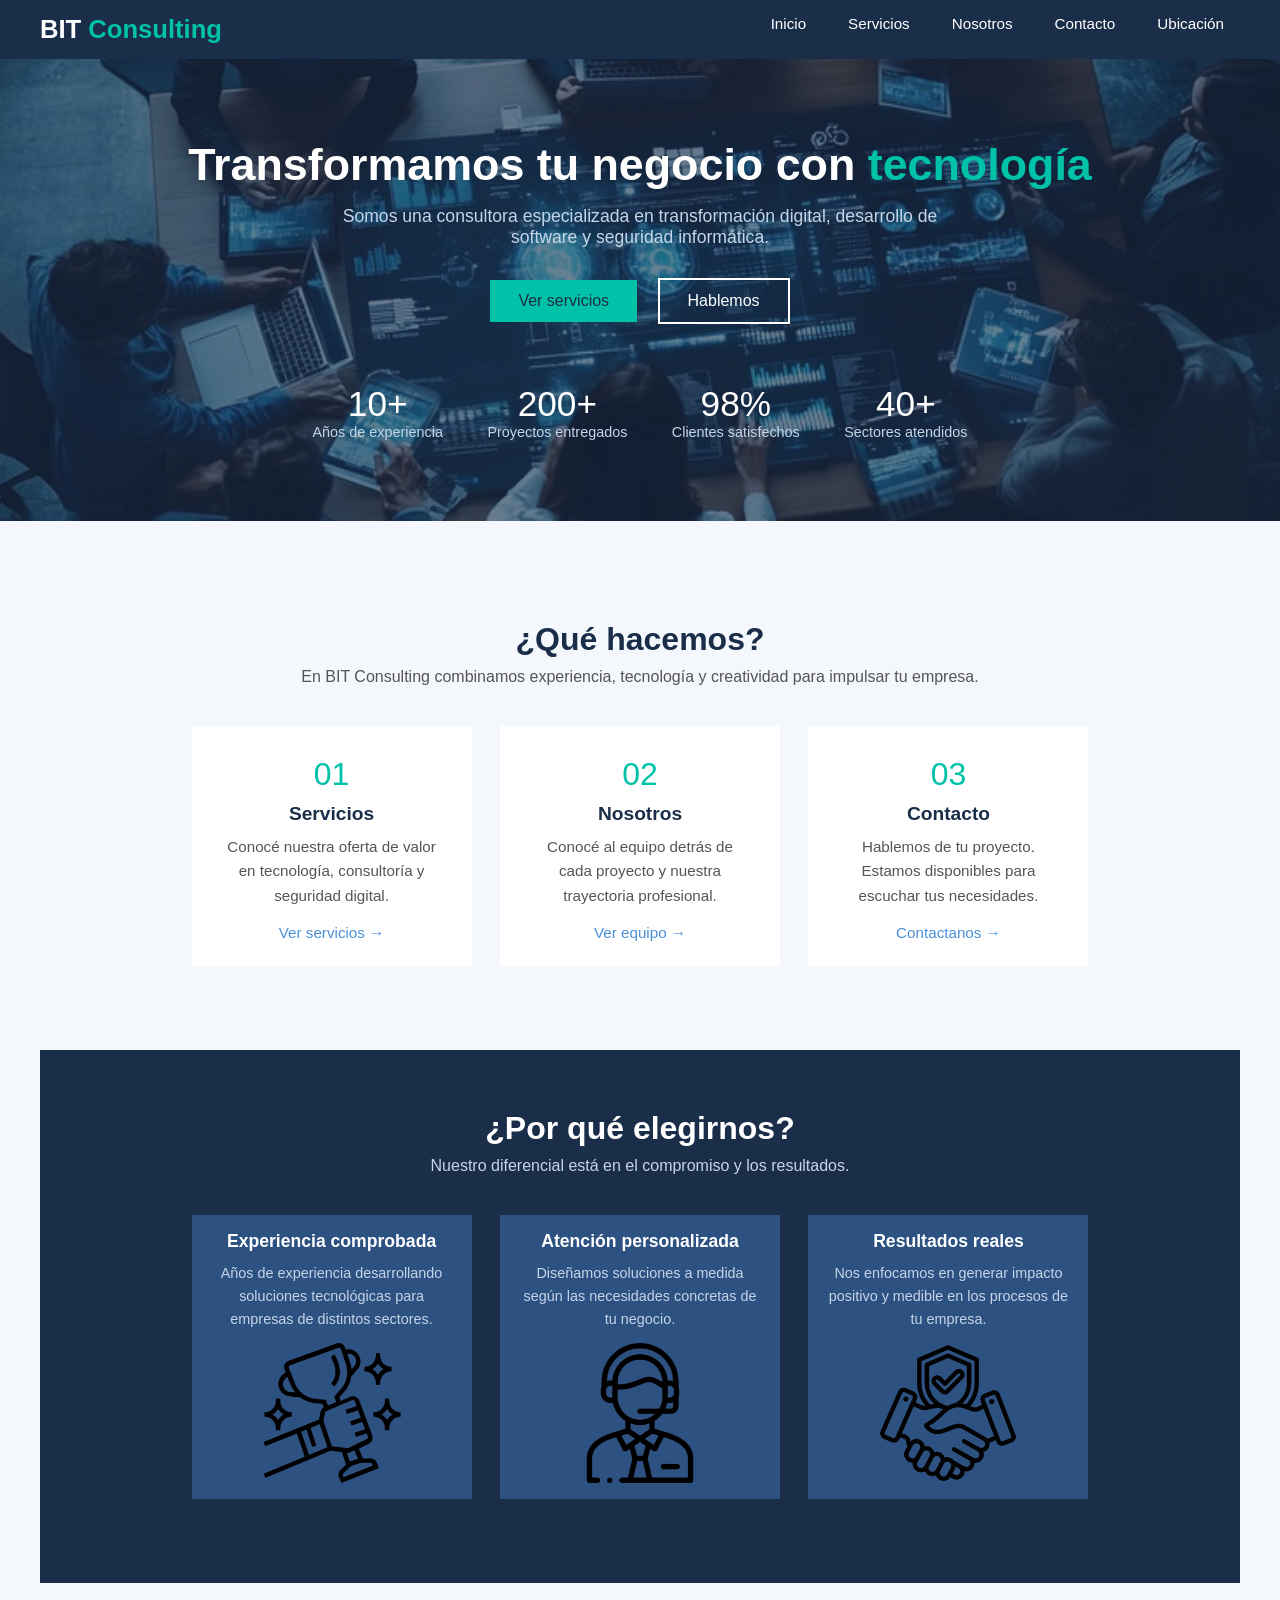
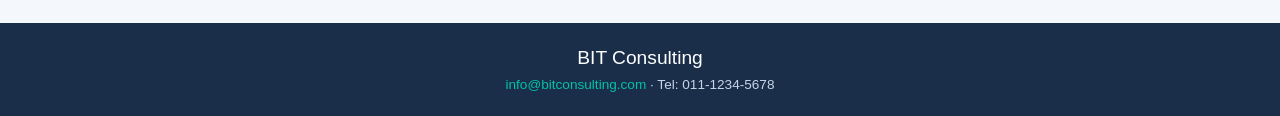
==== commit 501819ab: "feat: agregue imagenes en las paginas" ====
--- a/index.html
+++ b/index.html
@@ -90,14 +90,23 @@
                 <div class="razon">
                     <h3>Experiencia comprobada</h3>
                     <p>Años de experiencia desarrollando soluciones tecnológicas para empresas de distintos sectores.</p>
+                    <div class="box-servicio">
+                        <img src="img/por qué elegirnos/expcomprobada.png" alt="Experiencia comprobada">
+                    </div>
                 </div>
                 <div class="razon">
                     <h3>Atención personalizada</h3>
                     <p>Diseñamos soluciones a medida según las necesidades concretas de tu negocio.</p>
+                    <div class="box-servicio">
+                        <img src="img/por qué elegirnos/atencionpersonalizada.png" alt="Atención personalizada">
+                    </div>
                 </div>
                 <div class="razon">
                     <h3>Resultados reales</h3>
                     <p>Nos enfocamos en generar impacto positivo y medible en los procesos de tu empresa.</p>
+                    <div class="box-servicio">
+                        <img src="img/por qué elegirnos/resultadosreales.png" alt="Resultados reales">
+                    </div>
                 </div>
             </div>
         </section>
@@ -131,4 +140,3 @@
 </body>
 </html>
 
-
--- a/estilos/estilo.css
+++ b/estilos/estilo.css
@@ -1,5 +1,4 @@
 /* ESTILO BIT CONSULTING comentado*/
-
 
 
 /* Reset global */
@@ -22,13 +21,13 @@
 
 nav ul li a { text-decoration: none; color: #fff; font-size: 0.95rem; padding: 8px 16px; }
 
-/* Botón hamburguesa - no se ve por defecto */
+/* Botón hamburguesa */
 .hamburguesa { display: none; background: none; border: none; cursor: pointer; padding: 10px; float: right; }
 
 .hamburguesa span { width: 25px; height: 3px; background-color: #fff; display: block; margin: 5px 0; }
 
 /* HERO */
-.hero { background-color: #1a2e4a; color: #fff; padding: 80px 40px; text-align: center; }
+.hero { background-image: linear-gradient(rgba(26,46,74,0.6), rgba(26,46,74,0.6)), url('../img/inicio/equipo.jpg'); background-size: cover; background-position: center; color: #fff; padding: 80px 40px; text-align: center; }
 
 .hero h2 { font-size: 2.8rem; margin-bottom: 16px; }
 
@@ -46,7 +45,7 @@
 
 .stat { display: inline-block; margin: 0 20px; text-align: center; }
 
-.stat-numero { font-size: 2.2rem; color: #00c2a8; }
+.stat-numero { font-size: 2.2rem; color: #ffffff; }
 
 .stat-texto { font-size: 0.9rem; color: #c5d5e8; }
 
@@ -77,14 +76,21 @@
 
 .seccion-azul .seccion-subtitulo { color: #c5d5e8; }
 
+/* Fondo específico para la sección "Cómo trabajamos" (no afecta las cajas blancas internas) */
+.seccion-azul.trabajamos-bg {
+    background: linear-gradient(rgba(26,46,74,0.6), rgba(26,46,74,0.6)), url('../img/cómotrabajamos/comotrabajamos.jpg') center/cover no-repeat;
+    color: #fff;
+}
+
 .razones { text-align: center; }
 
-.razon { background-color: #2d5282; padding: 30px; width: 280px; text-align: center; display: inline-block; margin: 0 12px 24px; vertical-align: top; height: 180px; }
+.razon { background-color: #2d5282; padding: 16px; width: 280px; text-align: center; display: inline-block; margin: 0 12px 24px; vertical-align: top; min-height: 240px; box-sizing: border-box; }
 
 .razon h3 { color: #fff; font-size: 1.1rem; margin-bottom: 10px; text-align: center;}
 
 .razon p { color: #c5d5e8; font-size: 0.9rem; line-height: 1.6; text-align: center; }
 
+/* (regla `.razon .box-servicio` eliminada; se usa la regla genérica `.box-servicio`) */
 /* PAGE HERO */
 .page-hero { background-color: #1a2e4a; color: #fff; padding: 50px 40px; text-align: center; }
 
@@ -92,6 +98,12 @@
 
 .page-hero p { color: #c5d5e8; font-size: 1rem; max-width: 550px; margin: 0 auto; }
 
+/* Background banner for selected pages (services, nosotros, contacto, ubicacion) */
+.page-hero.banner-bg {
+    background: linear-gradient(rgba(26,46,74,0.6), rgba(26,46,74,0.6)), url('../img/banner/bannermenu.jpg') center/cover no-repeat;
+    color: #fff;
+}
+
 /* SERVICIOS */
 .servicios-lista { max-width: 1000px; margin: 0 auto; text-align: center; }
 
@@ -102,6 +114,10 @@
 .servicio h3 { font-size: 1.15rem; color: #1a2e4a; margin-bottom: 6px; }
 
 .servicio p { font-size: 0.95rem; color: #555; line-height: 1.6; }
+
+/* Caja de imagen para servicios: mantener proporción, centrar y ocupar espacio simétrico */
+.box-servicio { width: 100%; height: 140px; display: flex; align-items: center; justify-content: center; margin-top: 12px; overflow: hidden; }
+.box-servicio img { max-width: 100%; max-height: 100%; display: block; object-fit: contain; object-position: center; }
 
 /* PROCESO */
 .proceso { text-align: center; margin-top: 40px; }
@@ -306,4 +322,4 @@
 nav.abierto { display: block; }
 
 /* Main: contenedor principal de contenido */
-main { padding: 40px; }
+main { padding: 40px; }
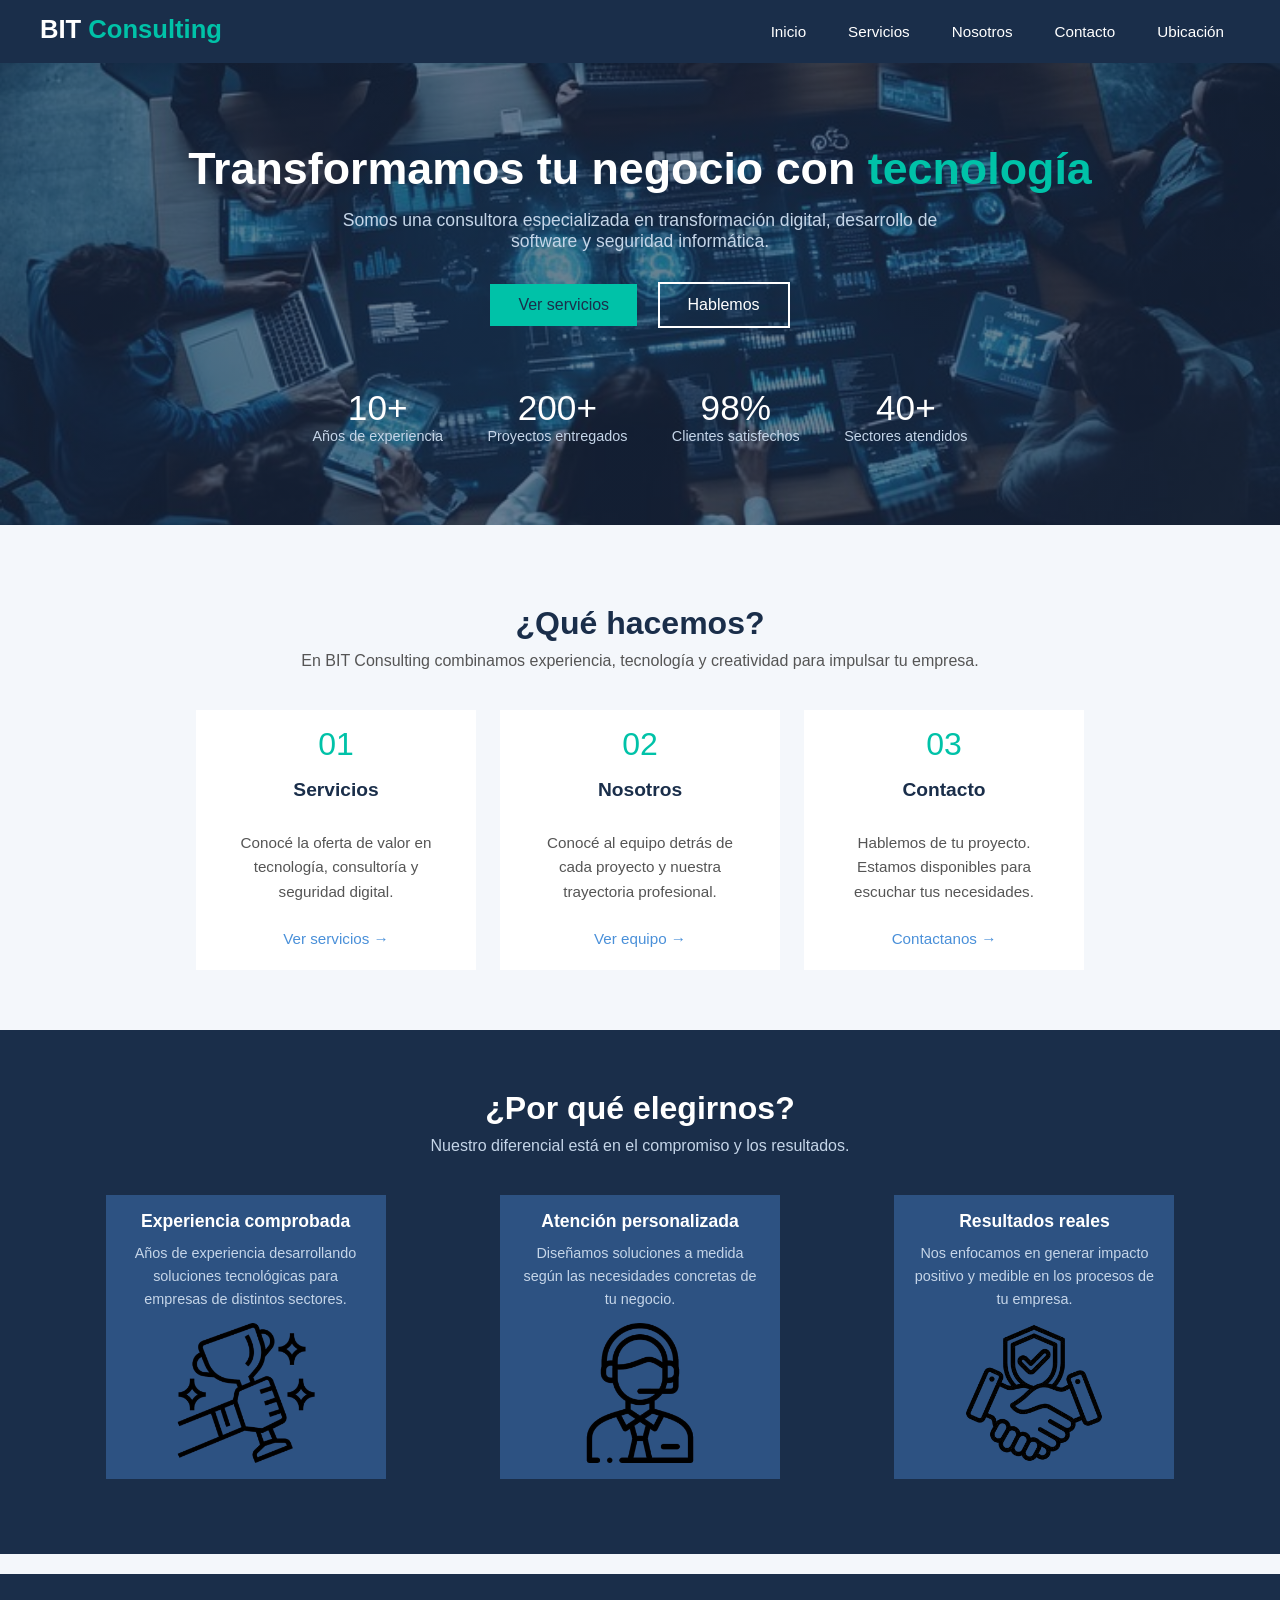
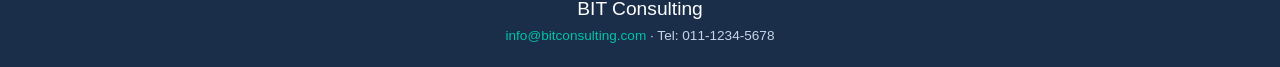
==== commit d4f71275: "Actualización de estilos, estructura de páginas y nuevas imágenes" ====
--- a/index.html
+++ b/index.html
@@ -64,7 +64,7 @@
                 <div class="tarjeta">
                     <div class="tarjeta-numero">01</div>
                     <h3>Servicios</h3>
-                    <p>Conocé nuestra oferta de valor en tecnología, consultoría y seguridad digital.</p>
+                    <p>Conocé la oferta de valor en tecnología, consultoría y seguridad digital.</p>
                     <a href="paginas/servicios.html">Ver servicios →</a>
                 </div>
                 <div class="tarjeta">
--- a/estilos/estilo.css
+++ b/estilos/estilo.css
@@ -19,7 +19,7 @@
 
 nav ul li { display: inline-block; margin-left: 10px; }
 
-nav ul li a { text-decoration: none; color: #fff; font-size: 0.95rem; padding: 8px 16px; }
+nav ul li a { text-decoration: none; color: #fff; font-size: 0.95rem; padding: 8px 16px; display: block; }
 
 /* Botón hamburguesa */
 .hamburguesa { display: none; background: none; border: none; cursor: pointer; padding: 10px; float: right; }
@@ -57,17 +57,24 @@
 .seccion-subtitulo { text-align: center; color: #555; font-size: 1rem; margin-bottom: 40px; }
 
 /* TARJETAS */
-.tarjetas { text-align: center; align-items: center;}
-
-.tarjeta { background-color: #fff; padding: 30px; width: 280px; text-align: center; display: inline-block; margin: 0 12px 24px; vertical-align: top; height: 240px; }
-
-.tarjeta-numero { font-size: 2rem; color: #00c2a8; margin-bottom: 10px; }
-
-.tarjeta h3 { font-size: 1.2rem; margin-bottom: 10px; color: #1a2e4a; }
+.tarjetas { display: flex; justify-content: center; align-items: stretch; gap: 24px; flex-wrap: wrap; }
+
+.tarjeta { background-color: #fff; padding: 16px 24px; width: 280px; height: 260px; box-sizing: border-box; display: flex; flex-direction: column; justify-content: flex; align-items: center; margin: 0px; }
+
+/* Propiedad para las tarjetas que no contienen un link, se centra el contenido verticalmente */
+.tarjeta:not(:has(a)) { justify-content: center; }
+
+.tarjeta h3 { margin: 6px 0 10px 0; }
+
+.tarjeta p { margin: 20px; text-align: center; }
+
+.tarjeta-numero { font-size: 2rem; color: #00c2a8; margin-bottom: 10px; text-align: center}
+
+.tarjeta h3 { font-size: 1.2rem; margin-bottom: 10px; color: #1a2e4a; text-align: center; }
 
 .tarjeta p { font-size: 0.95rem; color: #555; line-height: 1.6; }
 
-.tarjeta a { display: inline-block; margin-top: 16px; color: #4a90d9; text-decoration: none; font-size: 0.95rem; }
+.tarjeta a { text-align: center; display: inline-block; margin: auto; color: #4a90d9; text-decoration: none; font-size: 0.95rem; }
 
 /* SECCIÓN AZUL */
 .seccion-azul { background-color: #1a2e4a; padding: 60px 40px; }
@@ -76,7 +83,7 @@
 
 .seccion-azul .seccion-subtitulo { color: #c5d5e8; }
 
-/* Fondo específico para la sección "Cómo trabajamos" (no afecta las cajas blancas internas) */
+/* Fondo para la sección "Cómo trabajamos"*/
 .seccion-azul.trabajamos-bg {
     background: linear-gradient(rgba(26,46,74,0.6), rgba(26,46,74,0.6)), url('../img/cómotrabajamos/comotrabajamos.jpg') center/cover no-repeat;
     color: #fff;
@@ -84,13 +91,13 @@
 
 .razones { text-align: center; }
 
-.razon { background-color: #2d5282; padding: 16px; width: 280px; text-align: center; display: inline-block; margin: 0 12px 24px; vertical-align: top; min-height: 240px; box-sizing: border-box; }
+.razon { background-color: #2d5282; padding: 16px; width: 280px; text-align: center; display: inline-block; margin: 0 55px 15px; vertical-align: top; min-height: 240px; box-sizing: border-box; }
 
 .razon h3 { color: #fff; font-size: 1.1rem; margin-bottom: 10px; text-align: center;}
 
 .razon p { color: #c5d5e8; font-size: 0.9rem; line-height: 1.6; text-align: center; }
 
-/* (regla `.razon .box-servicio` eliminada; se usa la regla genérica `.box-servicio`) */
+
 /* PAGE HERO */
 .page-hero { background-color: #1a2e4a; color: #fff; padding: 50px 40px; text-align: center; }
 
@@ -98,7 +105,7 @@
 
 .page-hero p { color: #c5d5e8; font-size: 1rem; max-width: 550px; margin: 0 auto; }
 
-/* Background banner for selected pages (services, nosotros, contacto, ubicacion) */
+/* Fondo para servicios, nosotros, contacto, ubicacion */
 .page-hero.banner-bg {
     background: linear-gradient(rgba(26,46,74,0.6), rgba(26,46,74,0.6)), url('../img/banner/bannermenu.jpg') center/cover no-repeat;
     color: #fff;
@@ -117,10 +124,11 @@
 
 /* Caja de imagen para servicios: mantener proporción, centrar y ocupar espacio simétrico */
 .box-servicio { width: 100%; height: 140px; display: flex; align-items: center; justify-content: center; margin-top: 12px; overflow: hidden; }
+
 .box-servicio img { max-width: 100%; max-height: 100%; display: block; object-fit: contain; object-position: center; }
 
 /* PROCESO */
-.proceso { text-align: center; margin-top: 40px; }
+.proceso { display: grid; grid-template-columns: repeat(2, 1fr); gap: 24px; max-width: 700px; margin: 40px auto 0; }
 
 .paso { background-color: #fff; padding: 16px; width: 280px; text-align: center; display: inline-block; margin: 0 12px 24px; vertical-align: top; height: 140px; }
 
@@ -135,24 +143,24 @@
 
 .nosotros-intro p { color: #555; font-size: 1rem; line-height: 1.7; }
 
-.valores-lista { text-align: center; margin-top: 0px; display: inline-block;}
+.valores-lista { text-align: center; margin: 10.3px; display: inline-block; }
 
 .valor { background-color: #1a2e4a; color: #fff; padding: 10px 22px; display: inline-block; margin: 5px; font-size: 0.95rem; }
 
 /* EQUIPO */
-.equipo { padding: 60px 40px; background-color: #fff; }
-
-.equipo-grid { text-align: center; margin-top: 30px; }
-
-.integrante { background-color: #f4f7fb; padding: 12px; width: 280px; text-align: center; display: inline-block; margin: 0 12px 24px; vertical-align: top; height: 235px; }
-
-.integrante img { width: 120px; height: 120px; border: 4px solid #00c2a8; margin: 0 auto 8px; display: block; object-fit: cover; object-position: center; }
+.equipo { padding: 70px 40px; background-color: #fff; }
+
+.equipo-grid { margin-top: 30px; display: grid; grid-template-columns: repeat(4, 1fr); gap: 24px; justify-items: center; }
+
+.integrante { background-color: #f4f7fb; padding: 15px; width: 250px; text-align: center; display: flex; flex-direction: column; justify-content: center; align-items: center; margin: 0px 0px 24px; height: auto; }
+
+.integrante img { width: 120px; height: 120px; border: 3px solid #00c2a8; margin:0 auto 8px; display: block; object-fit: cover; object-position: center; }
 
 .integrante a { text-align: center; text-decoration: none; display: block; width: 120px; height: 120px; margin: 0 auto 8px; }
 
-.integrante h3 { font-size: 1rem; color: #1a2e4a; margin: 8px 0 4px 0; }
-
-.integrante p { font-size: 0.75rem; color: #555; line-height: 1.3; margin: 0; }
+.integrante h3 { font-size: 1rem; color: #1a2e4a; margin: 8px 0 14px 0; }
+
+.integrante p { font-size: 13.5px; color: #555; line-height: 1.3; margin: 0; }
 
 /* CONTACTO */
 .contacto-grid { max-width: 1200px; margin: 0 auto; text-align: center; }
@@ -182,7 +190,7 @@
 
 .grupo-campo input, .grupo-campo select { height: 45px; }
 
-.grupo-campo textarea { height: 150px; resize: vertical; }
+.grupo-campo textarea { height: 150px; resize: vertical; font-family: inherit}
 
 .btn-enviar { background-color: #1a2e4a; color: #fff; font-size: 1rem; padding: 12px 28px; border: none; cursor: pointer; width: 100%; margin-top: 6px; }
 
@@ -220,6 +228,43 @@
 
 
 /* ========== MEDIA QUERIES PARA RESPONSIVE ========== */
+
+/* ── Tablets medianas (1025px – 1200px) ─────────────────────────────────── */
+@media (max-width: 1200px) {
+    .equipo-grid { grid-template-columns: repeat(2, 1fr); }
+    .integrante   { width: 100%; }
+}
+
+/* ── Tablets (769px – 1024px) ────────────────────────────────────────────── */
+@media (max-width: 1024px) {
+
+    /* Cabecera */
+    header { padding: 12px 24px; }
+
+    /* Secciones */
+    .seccion { padding: 40px 24px; }
+    .seccion-azul { padding: 40px 24px; }
+
+    /* Equipo: 2 columnas */
+    .equipo-grid { grid-template-columns: repeat(2, 1fr); gap: 16px; }
+    .integrante   { width: 100%; }
+    .equipo       { padding: 40px 24px; }
+
+    /* Tarjetas: 2 columnas */
+    .tarjeta  { width: calc(50% - 24px); height: auto; min-height: 200px; }
+    .razon    { width: calc(50% - 24px); }
+    .servicio { width: calc(50% - 24px); min-height: 200px; }
+    .paso     { width: calc(50% - 24px); height: auto; }
+
+    /* Contacto: apilar info + formulario */
+    .contacto-grid    { display: flex; flex-direction: column; align-items: center; }
+    .contacto-info    { width: 100%; max-width: 460px; margin: 0 0 20px 0; }
+    .formulario-panel { width: 100%; max-width: 500px; }
+
+    /* Ubicación */
+    .ubicacion-info { display: flex; flex-wrap: wrap; justify-content: center; }
+    .info-card      { width: calc(50% - 24px); }
+}
 
 /* Para pantallas pequeñas (celulares) - menos de 768px */
 @media (max-width: 768px) {
@@ -249,13 +294,20 @@
     /* Secciones */
     .seccion { padding: 30px 15px; }
     .seccion-azul { padding: 30px 15px; }
+
+    /* Main sin padding extra */
+    main { padding: 0; }
     
     /* Tarjetas en ancho completo */
-    .tarjeta { width: 100%; margin: 0 0 20px 0; display: block; }
-    .razon { width: 100%; margin: 0 0 20px 0; display: block; }
-    .servicio { width: 100%; margin: 0 0 20px 0; display: block; }
-    .paso { width: 100%; margin: 0 0 20px 0; display: block; }
+    .tarjeta    { width: 100%; margin: 0 0 20px 0; display: flex; height: auto; text-align: center;}
+    .razon      { width: 100%; margin: 0 0 20px 0; display: block; }
+    .servicio   { width: 100%; margin: 0 0 20px 0; display: block; min-height: 0; }
+    .paso       { width: 100%; margin: 0 0 20px 0; display: block; height: auto; }
     .integrante { width: 100%; margin: 0 0 20px 0; display: block; }
+
+    /* Equipo: 2 columnas en móvil */
+    .equipo-grid { grid-template-columns: repeat(2, 1fr); gap: 12px; }
+    .equipo      { padding: 30px 15px; }
     
     /* Botones */
     .btn-primario, .btn-secundario { margin: 5px; padding: 10px 20px; font-size: 0.9rem; }
@@ -265,18 +317,16 @@
     .page-hero h2 { font-size: 1.4rem; }
     .page-hero p { font-size: 0.9rem; }
     
-    /* Equipos */
-    .equipo { padding: 30px 15px; }
-    
     /* Contacto */
-    .contacto-info { width: 100%; margin: 0 0 15px 0; display: block; }
+    .contacto-grid    { display: flex; flex-direction: column; align-items: center; }
+    .contacto-info    { width: 100%; margin: 0 0 15px 0; display: block; }
     .formulario-panel { width: 100%; max-width: 100%; padding: 20px 15px; }
     
     /* Ubicación */
-    .mapa-wrap { margin-bottom: 20px; }
     .mapa-wrap iframe { height: 250px; }
-    .info-card { width: 100%; margin: 0 0 15px 0; display: block; }
-    .transporte-wrap { padding: 20px 15px; }
+    .mapa-wrap        { margin-bottom: 20px; }
+    .info-card        { width: 100%; margin: 0 0 15px 0; display: block; }
+    .transporte-wrap  { padding: 20px 15px; }
     
     /* Footer */
     footer { padding: 15px 15px; }
@@ -300,6 +350,9 @@
     
     .seccion { padding: 20px 10px; }
     .seccion-azul { padding: 20px 10px; }
+
+    /* Main sin padding extra */
+    main { padding: 0; }
     
     .seccion-titulo { font-size: 1.3rem; }
     .seccion-subtitulo { font-size: 0.85rem; }
@@ -309,6 +362,10 @@
     
     .tarjeta h3, .razon h3, .servicio h3 { font-size: 0.95rem; }
     .tarjeta p, .razon p, .servicio p { font-size: 0.85rem; }
+
+    /* Equipo: 1 columna en celulares pequeños */
+    .equipo-grid { grid-template-columns: 1fr; }
+    .equipo      { padding: 20px 10px; }
     
     .formulario-panel { padding: 15px 10px; }
     .formulario-panel h3 { font-size: 1.1rem; }
@@ -322,4 +379,13 @@
 nav.abierto { display: block; }
 
 /* Main: contenedor principal de contenido */
-main { padding: 40px; }+main { padding: 20px 0; }
+
+/* Fondo específico para la sección "Cómo llegar" usando la imagen bsas.jpg */
+.comollegar-bg {
+    background: linear-gradient(rgba(0,0,0,0.45), rgba(0,0,0,0.45)), url('../img/cómollegar/bsas.jpg') center/cover no-repeat;
+    color: #fff;
+}
+.comollegar-bg h3 { color: #fff; }
+
+.comollegar-bg ul li { color: #f0f0f0; border-bottom: 1px solid rgba(255,255,255,0.12); }
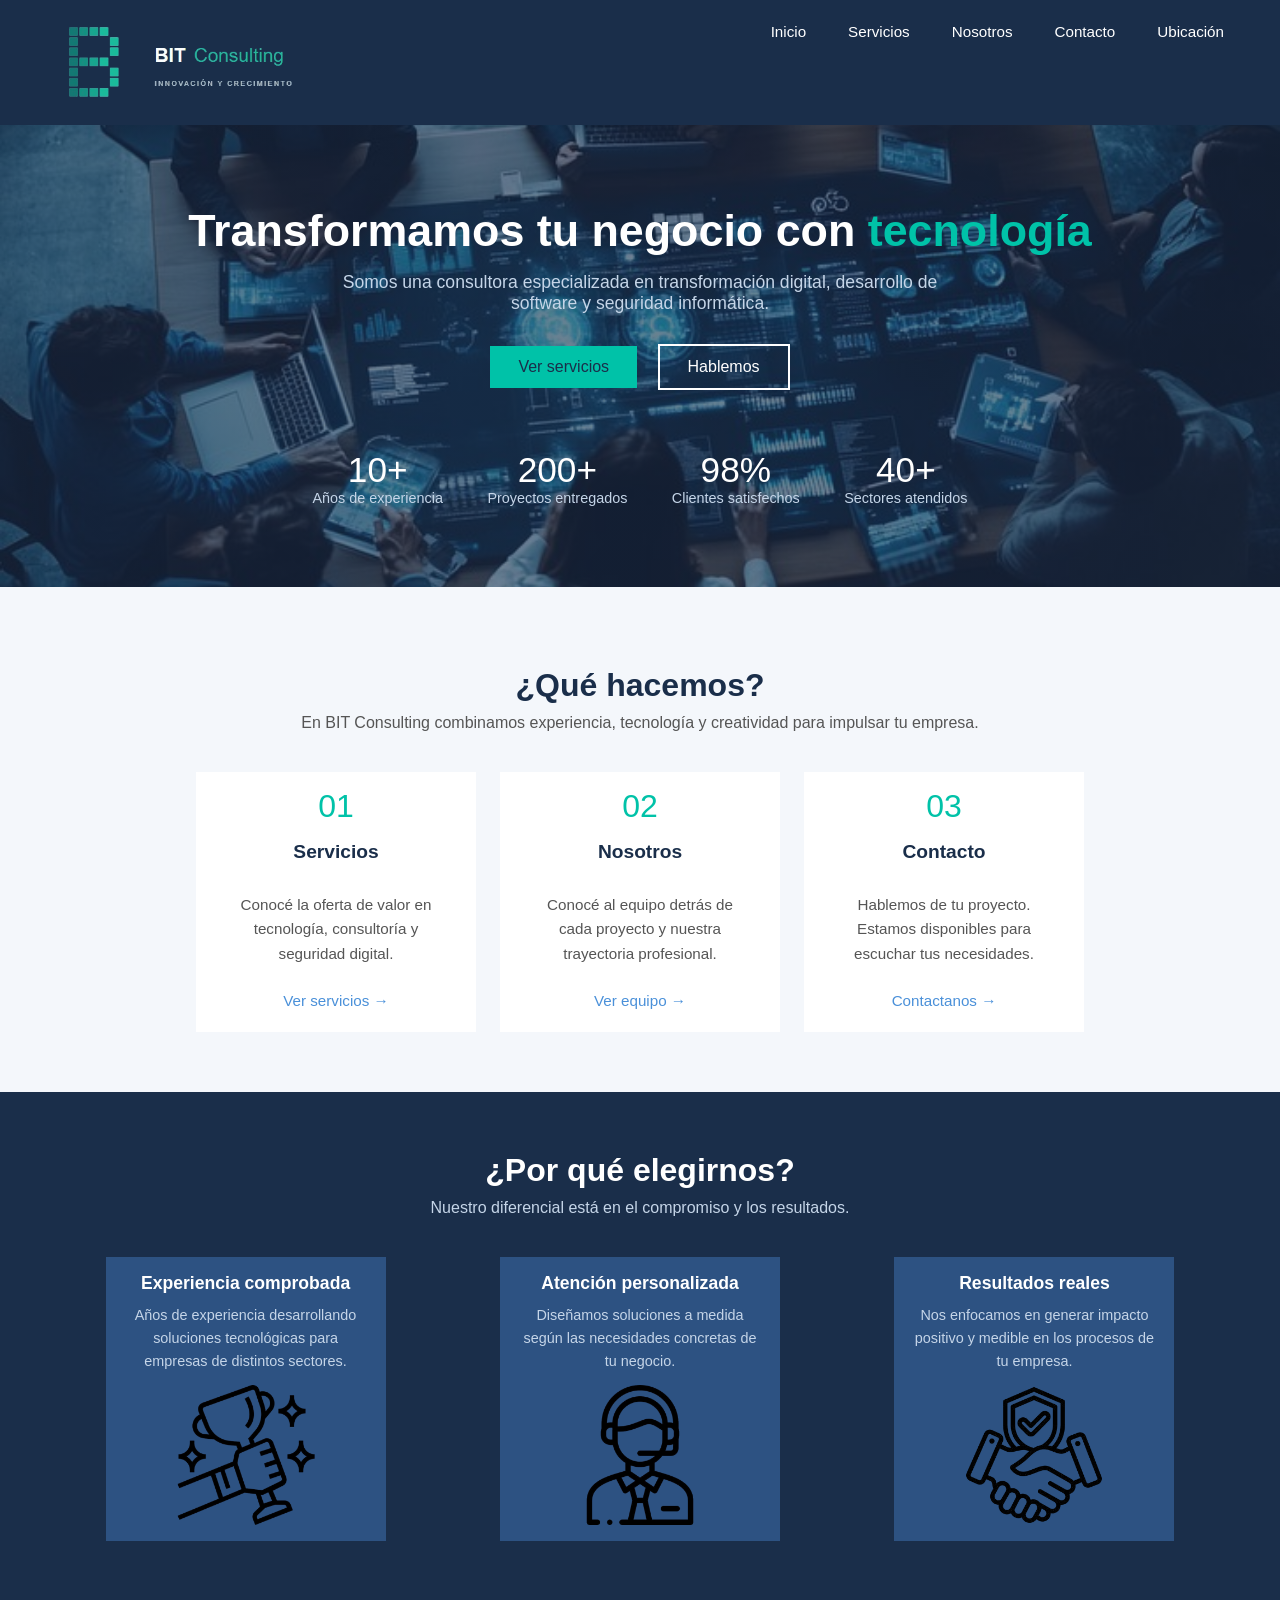
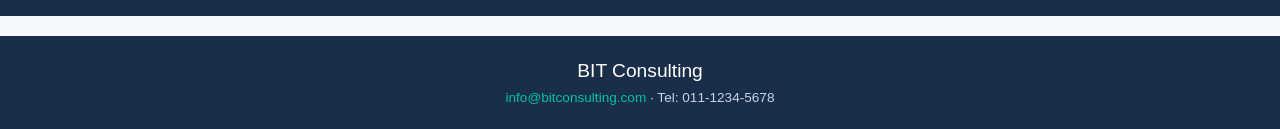
==== commit 0acab804: "Agrego logo de la consultora en toda la pagina" ====
--- a/index.html
+++ b/index.html
@@ -9,7 +9,7 @@
 <body>
 
     <header>
-        <h1>BIT <span>Consulting</span></h1>
+        <a href="index.html"><img src="img/logo/logo_bit.png" alt="BIT Consulting" class="logo"></a>
         <button class="hamburguesa" id="hamburguesa">
             <span></span>
             <span></span>
--- a/estilos/estilo.css
+++ b/estilos/estilo.css
@@ -5,6 +5,8 @@
 * { margin: 0; padding: 0; box-sizing: border-box; }
 
 body { font-family: 'Arial', 'Helvetica', sans-serif; background-color: #f4f7fb; color: #1a1a2e; }
+
+.logo { height: 95px; width: auto; float: left; }
 
 /* HEADER Y NAVEGACIÓN */
 header { background-color: #1a2e4a; padding: 15px 40px; overflow: auto; }
